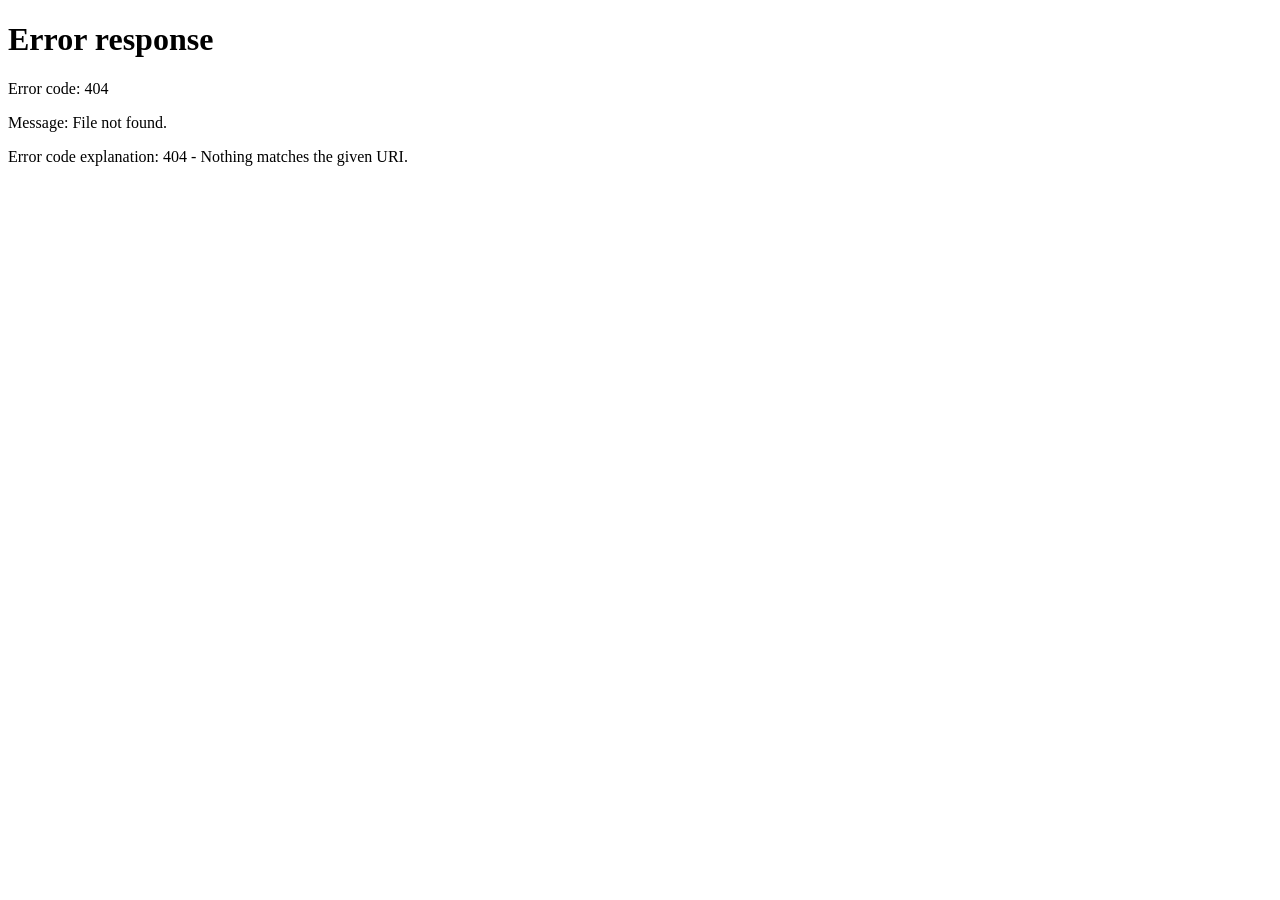
==== index.html @ 9f6aeb15 "feat: login page, Gemini pause, 30min exit, 13% profit cap, signal % PnL - Add premium login page (l" ====
<!DOCTYPE html>
<html lang="en">
<head>
  <meta charset="UTF-8">
  <meta name="viewport" content="width=device-width, initial-scale=1.0">
  <title>TradeSignals — Nifty &amp; BankNifty F&amp;O AI Advisor | India</title>
  <meta name="description" content="AI-powered Nifty 50 &amp; Bank Nifty F&amp;O options CALL/PUT signal advisor using live NSE data and Google Gemini. Free, real-time.">
  <link rel="preconnect" href="https://fonts.googleapis.com">
  <link rel="preconnect" href="https://fonts.gstatic.com" crossorigin>
  <link href="https://fonts.googleapis.com/css2?family=JetBrains+Mono:wght@400;500;600;700&family=Plus+Jakarta+Sans:wght@300;400;500;600;700;800&display=swap" rel="stylesheet">
  <link rel="stylesheet" href="style.css">
  <script>
    // ── Auth Guard: redirect to /login if not authenticated ──
    // Only run guard if NOT already on /login to prevent loops
    (function() {
      if (window.location.pathname === '/login') return;
      const authed = sessionStorage.getItem('fao_authed') === '1' ||
                     localStorage.getItem('fao_authed') === '1';
      if (!authed) { window.location.replace('/login'); }
    })();
  </script>
</head>
<body>

  <!-- ── Top Scrolling Market Marquee Ticker ───────────────────── -->
  <div class="ticker-wrap">
    <div class="ticker-move" id="tickerContainer">
      <div class="ticker-item"><span class="ticker-name">NIFTY 50</span><span class="ticker-price">₹23,813.30</span><span class="ticker-change neg">-1.01%</span></div>
      <div class="ticker-item"><span class="ticker-name">BANK NIFTY</span><span class="ticker-price">₹57,009.85</span><span class="ticker-change neg">-0.70%</span></div>
      <div class="ticker-item"><span class="ticker-name">SENSEX</span><span class="ticker-price">₹76,264.97</span><span class="ticker-change neg">-0.88%</span></div>
      <div class="ticker-item"><span class="ticker-name">INDIA VIX</span><span class="ticker-price">11.88</span><span class="ticker-change neg">-2.10%</span></div>
      <div class="ticker-item"><span class="ticker-name">CRUDE OIL 21 SEP</span><span class="ticker-price">₹8,627.00</span><span class="ticker-change pos">+1.07%</span></div>
      <div class="ticker-item"><span class="ticker-name">NATURAL GAS 25 SEP</span><span class="ticker-price">₹280.90</span><span class="ticker-change pos">+1.33%</span></div>
    </div>
  </div>

  <!-- ── Header ──────────────────────────────────────────────── -->
  <header>
    <div class="brand">
      <div class="brand-logo"><span style="font-size:1.1rem;font-weight:900;letter-spacing:-1px;">TS</span></div>
      <div>
        <div class="brand-name">TRADESIGNALS</div>
        <div class="brand-tagline">Nifty 50 &amp; Bank Nifty &bull; Powered by Google Gemini &bull; 100% Free</div>
      </div>
    </div>

    <div class="header-right">
      <div class="status-pill" id="marketStatusPill">
        <span class="pulse red" id="marketPulseDot"></span>
        <span id="marketStatusText">Checking...</span>
      </div>
      <div class="status-pill" id="geminiPill">
        <span class="pulse amber" id="geminiDot"></span>
        <span id="geminiText">Gemini AI: Checking...</span>
      </div>
      <button id="themeToggleBtn" onclick="toggleTheme()" title="Switch theme">
        <span class="theme-icon" id="themeIcon">🌙</span>
        <span id="themeLabel">Light</span>
      </button>
      <button class="btn btn-primary" id="btnRefreshAll">🔄 Refresh</button>
    </div>
  </header>

  <!-- ── Refresh Countdown Bar ───────────────────────────────── -->
  <div class="refresh-bar">
    <span>Live NSE data • AI by <strong>Google Gemini</strong> (free) • Auto-refreshes every 15s</span>
    <span>Next refresh in: <span class="countdown-text" id="countdownText">15s</span></span>
  </div>

  <!-- ── Main Dashboard Grid ─────────────────────────────────── -->
  <div class="app-grid">

    <!-- Disclaimer -->
    <div class="disclaimer">
      ⚠️ <strong>Risk Disclaimer:</strong> These AI signals are for educational/reference purposes only. F&O trading carries significant risk. Always apply your own judgment before placing trades on Groww. Never trade more than you can afford to lose.
    </div>

    <!-- ════════════════════════════════════════════
         SIGNAL CARDS — Nifty & BankNifty
    ════════════════════════════════════════════ -->
    <div class="signal-card">

      <!-- NIFTY Signal Box -->
      <div class="signal-box wait-box" id="niftySignalBox">
        <div class="signal-index-row">
          <span class="signal-index-name">📊 Nifty 50</span>
          <div style="text-align:right">
            <div class="signal-ltp" id="niftyLTP">₹ —</div>
            <span class="signal-change" id="niftyChange">—</span>
          </div>
        </div>

        <!-- Big Signal Badge -->
        <div class="signal-badge wait" id="niftyBadge">
          <span class="signal-emoji" id="niftyEmoji">⏳</span>
          <div>
            <div class="signal-main-text" id="niftySignalText">LOADING...</div>
            <div class="signal-sub" id="niftyStrikeText">Fetching signal...</div>
          </div>
        </div>

        <!-- Confidence Bar -->
        <div class="confidence-row">
          <span class="confidence-label">AI Confidence</span>
          <div class="confidence-bar">
            <div class="confidence-fill wait-fill" id="niftyConfBar" style="width:0%"></div>
          </div>
          <span class="confidence-pct" id="niftyConfPct" style="color:var(--wait)">—</span>
        </div>

        <!-- Trade Details -->
        <div class="trade-details" id="niftyTradeDetails">
          <div class="trade-stat">
            <div class="trade-stat-label">Strike</div>
            <div class="trade-stat-val" id="niftyStrikeVal">—</div>
          </div>
          <div class="trade-stat">
            <div class="trade-stat-label">Expiry</div>
            <div class="trade-stat-val" id="niftyExpiry" style="font-size:.8rem">—</div>
          </div>
          <div class="trade-stat">
            <div class="trade-stat-label">Entry Premium</div>
            <div class="trade-stat-val" id="niftyEntry">—</div>
          </div>
          <div class="trade-stat">
            <div class="trade-stat-label">Target Premium</div>
            <div class="trade-stat-val" id="niftyTarget">—</div>
          </div>
          <div class="trade-stat">
            <div class="trade-stat-label">Stop Loss</div>
            <div class="trade-stat-val" id="niftySL">—</div>
          </div>
          <div class="trade-stat">
            <div class="trade-stat-label">Lots @ ₹10K</div>
            <div class="trade-stat-val" id="niftyLots">—</div>
          </div>
        </div>

        <!-- AI Reasoning -->
        <div class="reasoning-box">
          <div class="reasoning-label">🤖 AI Reasoning</div>
          <div id="niftyReasoning">Waiting for analysis...</div>
        </div>

        <!-- Recommended Holding Time & Trade Execution Tab -->
        <div class="execution-card" id="niftyExecCard">
          <div class="exec-header">
            <span class="exec-icon">⏱️</span>
            <span class="exec-title">TRADE EXECUTION &amp; HOLDING GUIDE</span>
          </div>
          <div class="exec-body">
            <div class="exec-row">
              <span class="exec-label">🛒 Action Plan:</span>
              <span class="exec-val" id="niftyActionSummary">Wait for setup...</span>
            </div>
            <div class="exec-row">
              <span class="exec-label">⏱️ Holding Time:</span>
              <span class="exec-val" id="niftyHoldTime">0 Mins — Stay on Sidelines</span>
            </div>
            <div class="exec-row">
              <span class="exec-label">🎯 Target / Exit:</span>
              <span class="exec-val" id="niftyExitRule">Preserve capital</span>
            </div>
          </div>
        </div>

        <!-- Bias Score Meter -->
        <div>
          <div style="font-size:.72rem;color:var(--text-3);margin-bottom:4px;">Market Bias Score <span id="niftyBiasScore" style="color:var(--text-2);font-family:var(--mono)">—</span></div>
          <div class="bias-meter">
            <div class="bias-marker" id="niftyBiasMarker" style="left:50%"></div>
          </div>
          <div class="bias-labels"><span>Strong Bearish</span><span>Neutral</span><span>Strong Bullish</span></div>
        </div>
      </div>

      <!-- BANKNIFTY Signal Box -->
      <div class="signal-box wait-box" id="bankNiftySignalBox">
        <div class="signal-index-row">
          <span class="signal-index-name">🏦 Bank Nifty</span>
          <div style="text-align:right">
            <div class="signal-ltp" id="bankNiftyLTP">₹ —</div>
            <span class="signal-change" id="bankNiftyChange">—</span>
          </div>
        </div>

        <div class="signal-badge wait" id="bankNiftyBadge">
          <span class="signal-emoji" id="bankNiftyEmoji">⏳</span>
          <div>
            <div class="signal-main-text" id="bankNiftySignalText">LOADING...</div>
            <div class="signal-sub" id="bankNiftyStrikeText">Fetching signal...</div>
          </div>
        </div>

        <div class="confidence-row">
          <span class="confidence-label">AI Confidence</span>
          <div class="confidence-bar">
            <div class="confidence-fill wait-fill" id="bnConfBar" style="width:0%"></div>
          </div>
          <span class="confidence-pct" id="bnConfPct" style="color:var(--wait)">—</span>
        </div>

        <div class="trade-details" id="bnTradeDetails">
          <div class="trade-stat">
            <div class="trade-stat-label">Strike</div>
            <div class="trade-stat-val" id="bnStrikeVal">—</div>
          </div>
          <div class="trade-stat">
            <div class="trade-stat-label">Expiry</div>
            <div class="trade-stat-val" id="bnExpiry" style="font-size:.8rem">—</div>
          </div>
          <div class="trade-stat">
            <div class="trade-stat-label">Entry Premium</div>
            <div class="trade-stat-val" id="bnEntry">—</div>
          </div>
          <div class="trade-stat">
            <div class="trade-stat-label">Target Premium</div>
            <div class="trade-stat-val" id="bnTarget">—</div>
          </div>
          <div class="trade-stat">
            <div class="trade-stat-label">Stop Loss</div>
            <div class="trade-stat-val" id="bnSL">—</div>
          </div>
          <div class="trade-stat">
            <div class="trade-stat-label">Lots @ ₹10K</div>
            <div class="trade-stat-val" id="bnLots">—</div>
          </div>
        </div>

        <div class="reasoning-box">
          <div class="reasoning-label">🤖 AI Reasoning</div>
          <div id="bnReasoning">Waiting for analysis...</div>
        </div>

        <!-- Recommended Holding Time & Trade Execution Tab -->
        <div class="execution-card" id="bnExecCard">
          <div class="exec-header">
            <span class="exec-icon">⏱️</span>
            <span class="exec-title">TRADE EXECUTION &amp; HOLDING GUIDE</span>
          </div>
          <div class="exec-body">
            <div class="exec-row">
              <span class="exec-label">🛒 Action Plan:</span>
              <span class="exec-val" id="bnActionSummary">Wait for setup...</span>
            </div>
            <div class="exec-row">
              <span class="exec-label">⏱️ Holding Time:</span>
              <span class="exec-val" id="bnHoldTime">0 Mins — Stay on Sidelines</span>
            </div>
            <div class="exec-row">
              <span class="exec-label">🎯 Target / Exit:</span>
              <span class="exec-val" id="bnExitRule">Preserve capital</span>
            </div>
          </div>
        </div>

        <div>
          <div style="font-size:.72rem;color:var(--text-3);margin-bottom:4px;">Market Bias Score <span id="bnBiasScore" style="color:var(--text-2);font-family:var(--mono)">—</span></div>
          <div class="bias-meter">
            <div class="bias-marker" id="bnBiasMarker" style="left:50%"></div>
          </div>
          <div class="bias-labels"><span>Strong Bearish</span><span>Neutral</span><span>Strong Bullish</span></div>
        </div>
      </div>
    </div>

    <!-- ════════════════════════════════════════════
         NIFTY: Technicals + PCR
    ════════════════════════════════════════════ -->
    <div class="panel">
      <div class="panel-title">
        <div class="panel-title-left"><span>📈</span> Nifty 50 — Technicals &amp; PCR</div>
        <span style="font-size:.7rem;color:var(--text-3)" id="niftyDataSrc">—</span>
      </div>

      <!-- PCR Gauge -->
      <div style="margin-bottom:16px;">
        <div style="font-size:.75rem;color:var(--text-3);margin-bottom:4px;">Put-Call Ratio (PCR)</div>
        <div class="pcr-gauge-row">
          <div>
            <div class="pcr-value" id="niftyPCR">—</div>
            <div class="pcr-label" id="niftyPCRSignal">—</div>
          </div>
          <div class="pcr-bar-wrap">
            <div class="pcr-bar"><div class="pcr-fill" id="niftyPCRFill" style="width:50%"></div></div>
            <div class="pcr-zones">
              <span style="color:var(--put)">Bearish &lt;0.8</span>
              <span>Neutral 0.8-1.2</span>
              <span style="color:var(--call)">Bullish &gt;1.2</span>
            </div>
          </div>
        </div>
        <div style="font-size:.72rem;color:var(--text-3);margin-top:6px;">
          Max Pain: <span style="color:var(--text-1);font-family:var(--mono);font-weight:600" id="niftyMaxPain">—</span>
          &nbsp;|&nbsp; OI Range: <span style="color:var(--text-1);font-family:var(--mono);font-weight:600" id="niftyOIRange">—</span>
        </div>
      </div>

      <!-- Technical Indicators -->
      <div style="font-size:.75rem;color:var(--text-3);margin-bottom:8px;">Technical Indicators (5-min)</div>
      <div class="indicators-grid" id="niftyIndicators">
        <div class="ind-box"><div class="ind-name">RSI (14)</div><div class="ind-value skeleton" style="width:60%;margin:4px auto">—</div><div class="ind-sig neut skeleton">—</div></div>
        <div class="ind-box"><div class="ind-name">MACD</div><div class="ind-value skeleton" style="width:60%;margin:4px auto">—</div><div class="ind-sig neut skeleton">—</div></div>
        <div class="ind-box"><div class="ind-name">EMA Cross</div><div class="ind-value skeleton" style="width:60%;margin:4px auto">—</div><div class="ind-sig neut skeleton">—</div></div>
        <div class="ind-box"><div class="ind-name">Supertrend</div><div class="ind-value skeleton" style="width:60%;margin:4px auto">—</div><div class="ind-sig neut skeleton">—</div></div>
      </div>
    </div>

    <!-- ════════════════════════════════════════════
         BANKNIFTY: Technicals + PCR
    ════════════════════════════════════════════ -->
    <div class="panel">
      <div class="panel-title">
        <div class="panel-title-left"><span>🏦</span> Bank Nifty — Technicals &amp; PCR</div>
        <span style="font-size:.7rem;color:var(--text-3)" id="bnDataSrc">—</span>
      </div>

      <div style="margin-bottom:16px;">
        <div style="font-size:.75rem;color:var(--text-3);margin-bottom:4px;">Put-Call Ratio (PCR)</div>
        <div class="pcr-gauge-row">
          <div>
            <div class="pcr-value" id="bnPCR">—</div>
            <div class="pcr-label" id="bnPCRSignal">—</div>
          </div>
          <div class="pcr-bar-wrap">
            <div class="pcr-bar"><div class="pcr-fill" id="bnPCRFill" style="width:50%"></div></div>
            <div class="pcr-zones">
              <span style="color:var(--put)">Bearish &lt;0.8</span>
              <span>Neutral 0.8-1.2</span>
              <span style="color:var(--call)">Bullish &gt;1.2</span>
            </div>
          </div>
        </div>
        <div style="font-size:.72rem;color:var(--text-3);margin-top:6px;">
          Max Pain: <span style="color:var(--text-1);font-family:var(--mono);font-weight:600" id="bnMaxPain">—</span>
          &nbsp;|&nbsp; OI Range: <span style="color:var(--text-1);font-family:var(--mono);font-weight:600" id="bnOIRange">—</span>
        </div>
      </div>

      <div style="font-size:.75rem;color:var(--text-3);margin-bottom:8px;">Technical Indicators (5-min)</div>
      <div class="indicators-grid" id="bnIndicators">
        <div class="ind-box"><div class="ind-name">RSI (14)</div><div class="ind-value skeleton" style="width:60%;margin:4px auto">—</div></div>
        <div class="ind-box"><div class="ind-name">MACD</div><div class="ind-value skeleton" style="width:60%;margin:4px auto">—</div></div>
        <div class="ind-box"><div class="ind-name">EMA Cross</div><div class="ind-value skeleton" style="width:60%;margin:4px auto">—</div></div>
        <div class="ind-box"><div class="ind-name">Supertrend</div><div class="ind-value skeleton" style="width:60%;margin:4px auto">—</div></div>
      </div>
    </div>

    <!-- ════════════════════════════════════════════
         NIFTY Options Chain
    ════════════════════════════════════════════ -->
    <div class="panel">
      <div class="panel-title">
        <div class="panel-title-left"><span>🔢</span> Nifty 50 — Options Chain</div>
        <span style="font-size:.72rem;color:var(--accent)" id="niftyExpLabel">—</span>
      </div>
      <div class="chain-wrapper">
        <table class="chain-table">
          <thead>
            <tr>
              <th class="call-head" colspan="3">CALL (CE)</th>
              <th class="strike-head">STRIKE</th>
              <th class="put-head" colspan="3">PUT (PE)</th>
            </tr>
            <tr>
              <th class="call-head">OI</th>
              <th class="call-head">LTP</th>
              <th class="call-head">IV</th>
              <th class="strike-head">—</th>
              <th class="put-head">IV</th>
              <th class="put-head">LTP</th>
              <th class="put-head">OI</th>
            </tr>
          </thead>
          <tbody id="niftyChainBody">
            <tr><td colspan="7" style="text-align:center;color:var(--text-3);padding:20px;">Loading options chain...</td></tr>
          </tbody>
        </table>
      </div>
    </div>

    <!-- ════════════════════════════════════════════
         BANKNIFTY Options Chain
    ════════════════════════════════════════════ -->
    <div class="panel">
      <div class="panel-title">
        <div class="panel-title-left"><span>🔢</span> Bank Nifty — Options Chain</div>
        <span style="font-size:.72rem;color:var(--accent)" id="bnExpLabel">—</span>
      </div>
      <div class="chain-wrapper">
        <table class="chain-table">
          <thead>
            <tr>
              <th class="call-head" colspan="3">CALL (CE)</th>
              <th class="strike-head">STRIKE</th>
              <th class="put-head" colspan="3">PUT (PE)</th>
            </tr>
            <tr>
              <th class="call-head">OI</th>
              <th class="call-head">LTP</th>
              <th class="call-head">IV</th>
              <th class="strike-head">—</th>
              <th class="put-head">IV</th>
              <th class="put-head">LTP</th>
              <th class="put-head">OI</th>
            </tr>
          </thead>
          <tbody id="bnChainBody">
            <tr><td colspan="7" style="text-align:center;color:var(--text-3);padding:20px;">Loading options chain...</td></tr>
          </tbody>
        </table>
      </div>
    </div>

    <!-- ════════════════════════════════════════════
         Signal History
    ════════════════════════════════════════════ -->
    <div class="panel" style="grid-column: 1 / -1;">
      <div class="panel-title">
        <div class="panel-title-left"><span>📋</span> Signal History</div>
        <button class="btn btn-sm" id="btnClearHistory">Clear</button>
      </div>
      <div class="history-list" id="historyList">
        <div style="text-align:center;padding:20px;color:var(--text-3);">No signals yet — loading...</div>
      </div>
    </div>

    <!-- ════════════════════════════════════════════
         Gemini API Key Inspector & Monitoring Banner
    ════════════════════════════════════════════ -->
    <div class="panel gemini-inspector-banner">
      <div class="gemini-banner-left">
        <div class="gemini-banner-icon">⚡</div>
        <div class="gemini-banner-text">
          <div class="gemini-banner-heading">Gemini AI API Calls &amp; Reasoning Inspector</div>
          <div class="gemini-banner-sub">Monitor live questions, input prompts sent to Gemini, and exact answers received from your API key in real-time.</div>
        </div>
      </div>
      <div class="gemini-banner-action" style="display:flex;align-items:center;gap:10px;flex-wrap:wrap;">
        <a href="gemini_monitor.html" id="btnCheckGeminiCalls" class="btn btn-primary" target="_blank">
          <span>🔍</span> Check gemini api key calls
        </a>
        <button id="btnGeminiPause"
          onclick="toggleGeminiPause()"
          style="display:inline-flex;align-items:center;gap:7px;padding:9px 16px;border-radius:10px;
                 font-size:.82rem;font-weight:700;cursor:pointer;border:2px solid;
                 background:rgba(239,68,68,0.12);border-color:rgba(239,68,68,0.55);color:#ef4444;
                 transition:all .25s ease;"
          title="Stop or resume Gemini API calls to save tokens">
          <span id="geminiPauseIcon">⏸️</span>
          <span id="geminiPauseLabel">Stop Gemini API</span>
        </button>
      </div>
      <script>
        // ── Gemini Pause Toggle (inline, runs before DOMContentLoaded) ──
        (async function initGeminiPauseBtn() {
          try {
            const r = await fetch('/api/gemini-status');
            const d = await r.json();
            _applyGeminiPauseState(d.paused === true);
          } catch(e) { /* ignore */ }
        })();

        async function toggleGeminiPause() {
          const btn = document.getElementById('btnGeminiPause');
          btn.disabled = true;
          try {
            const r = await fetch('/api/gemini-pause', { method: 'POST' });
            const d = await r.json();
            _applyGeminiPauseState(d.paused === true);
          } catch(e) {
            alert('Could not reach server: ' + e);
          } finally {
            btn.disabled = false;
          }
        }

        function _applyGeminiPauseState(paused) {
          const btn   = document.getElementById('btnGeminiPause');
          const icon  = document.getElementById('geminiPauseIcon');
          const label = document.getElementById('geminiPauseLabel');
          if (!btn) return;
          if (paused) {
            btn.style.background    = 'rgba(16,185,129,0.15)';
            btn.style.borderColor   = 'rgba(16,185,129,0.55)';
            btn.style.color         = '#10b981';
            icon.textContent        = '▶️';
            label.textContent       = 'Resume Gemini API';
            btn.title               = 'Gemini API is paused — click to resume and send signals to AI';
          } else {
            btn.style.background    = 'rgba(239,68,68,0.12)';
            btn.style.borderColor   = 'rgba(239,68,68,0.55)';
            btn.style.color         = '#ef4444';
            icon.textContent        = '⏸️';
            label.textContent       = 'Stop Gemini API';
            btn.title               = 'Stop sending to Gemini API to save tokens';
          }
        }
      </script>
    </div>

  </div>

  <!-- ── Footer ───────────────────────────────────────────── -->
  <footer class="app-footer">
    <div class="footer-dev">
      Developed by <span>Abhishek Raibagi</span> &nbsp;&mdash;&nbsp; GenAI / Data Engineer
    </div>
    <div>
      <strong>F&amp;O AI Signal Advisor</strong> &mdash; NSE India live data &bull; Google Gemini AI &bull; 100% Free &amp; Private
    </div>
    <div style="margin-top:6px">
      <span style="color:#ef4444;">⚠ For educational use only. Not SEBI registered advice. Always trade with your own judgment.</span>
    </div>
    <div style="margin-top:10px">
      <button onclick="logoutUser()" style="
        display:inline-flex;align-items:center;gap:6px;
        padding:7px 16px;border-radius:8px;border:1px solid rgba(239,68,68,0.4);
        background:rgba(239,68,68,0.1);color:#ef4444;
        font-size:.78rem;font-weight:700;cursor:pointer;
        transition:background .2s,transform .15s;font-family:inherit;">
        🚪 Logout — Abhishek
      </button>
    </div>
  </footer>
  <script>
    function logoutUser() {
      sessionStorage.removeItem('fao_authed');
      localStorage.removeItem('fao_authed');
      window.location.href = '/logout';
    }
  </script>

  <script src="app.js"></script>
</body>
</html>
---- style.css ----
/* ═══════════════════════════════════════════════════════════════
   Indian F&O AI Signal Advisor — Design System
   Dark Mode • Glassmorphism • NSE Green / Red Theme
   ═══════════════════════════════════════════════════════════════ */
@import url('https://fonts.googleapis.com/css2?family=Plus+Jakarta+Sans:wght@300;400;500;600;700;800&family=JetBrains+Mono:wght@400;500;600;700&display=swap');

/* ─── Design Tokens ──────────────────────────────────────────── */
:root {
  --bg:            #070b12;
  --bg-panel:      rgba(14, 20, 32, 0.8);
  --bg-card:       rgba(18, 26, 42, 0.75);
  --bg-card-hover: rgba(24, 34, 55, 0.9);
  --border:        rgba(255,255,255,0.07);
  --border-hi:     rgba(99,178,255,0.3);

  --text-1: #eef2ff;
  --text-2: #94a3b8;
  --text-3: #64748b;

  --call: #00e676;         /* Green = BUY CALL */
  --call-glow: rgba(0,230,118,0.2);
  --call-dim:  rgba(0,230,118,0.12);
  --put:  #ff5252;         /* Red  = BUY PUT  */
  --put-glow:  rgba(255,82,82,0.2);
  --put-dim:   rgba(255,82,82,0.12);
  --wait: #f59e0b;         /* Amber = WAIT    */
  --wait-glow: rgba(245,158,11,0.2);

  --accent:   #6366f1;
  --accent-2: #8b5cf6;
  --cyan:     #06b6d4;
  --nse-saffron: #ff9933;

  --font:  'Plus Jakarta Sans', sans-serif;
  --mono:  'JetBrains Mono', monospace;

  --radius:    16px;
  --radius-sm: 10px;
  --radius-xs: 6px;
  --shadow: 0 8px 32px rgba(0,0,0,0.4);
}

/* ─── Light Mode (Groww-inspired) ──────────────────────────────
   Clean white background, #0d0d0d text, teal accent (#00b386)
   matching Groww's professional trading UI aesthetic.           */
body.light {
  --bg:            #f0f2f5;
  --bg-panel:      rgba(255,255,255,0.95);
  --bg-card:       rgba(255,255,255,0.98);
  --bg-card-hover: rgba(248,250,252,1);
  --border:        rgba(0,0,0,0.09);
  --border-hi:     rgba(0,179,134,0.4);

  --text-1: #0d0d0d;
  --text-2: #4b5563;
  --text-3: #9ca3af;

  --call: #00b386;         /* Groww green */
  --call-glow: rgba(0,179,134,0.15);
  --call-dim:  rgba(0,179,134,0.08);
  --put:  #e03131;
  --put-glow:  rgba(224,49,49,0.15);
  --put-dim:   rgba(224,49,49,0.08);
  --wait: #e67700;
  --wait-glow: rgba(230,119,0,0.15);

  --accent:   #00b386;
  --accent-2: #087f5b;
  --shadow: 0 4px 20px rgba(0,0,0,0.08);
}

body.light {
  background: var(--bg);
  background-image:
    radial-gradient(at 0% 0%,   rgba(0,179,134,0.04) 0px, transparent 55%),
    radial-gradient(at 100% 0%, rgba(0,179,134,0.03) 0px, transparent 45%);
  color: var(--text-1);
}

/* Light mode header */
body.light header {
  background: rgba(255,255,255,0.97);
  border-bottom: 1px solid rgba(0,0,0,0.09);
  box-shadow: 0 1px 8px rgba(0,0,0,0.06);
}

/* Light mode ticker bar */
body.light .ticker-wrap {
  background: #fff;
  border-bottom: 1px solid rgba(0,0,0,0.08);
}
body.light .ticker-name  { color: #4b5563; }
body.light .ticker-price { color: #0d0d0d; }

/* Light mode refresh bar */
body.light .refresh-bar {
  background: rgba(0,179,134,0.07);
  border-bottom: 1px solid rgba(0,179,134,0.18);
  color: #374151;
}

/* Light mode brand */
body.light .brand-name {
  background: linear-gradient(90deg, #0d0d0d 0%, #374151 100%);
  -webkit-background-clip: text;
  -webkit-text-fill-color: transparent;
}

/* Light mode panels */
body.light .panel {
  background: var(--bg-card);
  border: 1px solid var(--border);
  box-shadow: 0 2px 12px rgba(0,0,0,0.06);
}
body.light .panel-title { border-bottom: 1px solid rgba(0,0,0,0.07); }

/* Light mode signal cards */
body.light .signal-card { background: var(--bg-card); border: 1px solid var(--border); }

/* Light mode buttons */
body.light .btn {
  background: #fff;
  border: 1px solid rgba(0,0,0,0.12);
  color: #0d0d0d;
}
body.light .btn:hover { background: #f8fafc; }
body.light .btn-primary {
  background: linear-gradient(135deg, #00b386, #087f5b);
  color: #fff;
  border: none;
  box-shadow: 0 4px 14px rgba(0,179,134,0.35);
}
body.light .btn-primary:hover { box-shadow: 0 6px 20px rgba(0,179,134,0.5); }

/* Light mode status pills */
body.light .status-pill.market-open  { background:rgba(0,179,134,0.1); border-color:rgba(0,179,134,0.3); }
body.light .status-pill.market-closed{ background:rgba(224,49,49,0.08); border-color:rgba(224,49,49,0.25); }
body.light .status-pill.gemini-on    { background:rgba(0,179,134,0.1); border-color:rgba(0,179,134,0.3); color:var(--accent); }

/* Light mode history, indicators, misc text */
body.light .history-item { border-bottom:1px solid rgba(0,0,0,0.06); }
body.light ::-webkit-scrollbar-thumb { background: rgba(0,0,0,0.15); }

/* ─── Theme Toggle Button ────────────────────────────────────── */
#themeToggleBtn {
  display: inline-flex;
  align-items: center;
  gap: 7px;
  padding: 7px 15px;
  border-radius: 20px;
  border: 1px solid var(--border);
  background: var(--bg-card);
  color: var(--text-1);
  font-family: var(--font);
  font-size: 0.8rem;
  font-weight: 700;
  cursor: pointer;
  transition: all .25s ease;
  letter-spacing: 0.3px;
  white-space: nowrap;
}
#themeToggleBtn:hover {
  border-color: var(--border-hi);
  transform: translateY(-1px);
  box-shadow: 0 4px 12px rgba(0,0,0,0.2);
}
body.light #themeToggleBtn {
  background: #fff;
  border-color: rgba(0,0,0,0.12);
  color: #0d0d0d;
  box-shadow: 0 2px 8px rgba(0,0,0,0.07);
}
body.light #themeToggleBtn:hover {
  background: #f8fafc;
  box-shadow: 0 4px 12px rgba(0,0,0,0.12);
}
#themeToggleBtn .theme-icon { font-size: 1rem; transition: transform .35s ease; }
#themeToggleBtn:hover .theme-icon { transform: rotate(20deg); }

/* ─── Footer ─────────────────────────────────────────────────── */
.app-footer {
  margin-top: auto;
  padding: 20px 24px;
  border-top: 1px solid var(--border);
  background: var(--bg-panel);
  text-align: center;
  font-size: 0.78rem;
  color: var(--text-3);
  line-height: 1.7;
  width: 100%;
  max-width: 100%;
  box-sizing: border-box;
  word-break: break-word;
}
.app-footer .footer-dev {
  font-weight: 700;
  color: var(--text-2);
  font-size: 0.82rem;
  margin-bottom: 4px;
}
.app-footer .footer-dev span {
  color: var(--accent);
}
body.light .app-footer {
  background: #fff;
  border-top: 1px solid rgba(0,0,0,0.08);
}


*, *::before, *::after { margin:0; padding:0; box-sizing:border-box; }

html {
  scroll-behavior: smooth;
  width: 100%;
  max-width: 100%;
  overflow-x: hidden;
}

body {
  font-family: var(--font);
  background: var(--bg);
  background-image:
    radial-gradient(at 0% 0%,   rgba(99,102,241,0.1) 0px, transparent 55%),
    radial-gradient(at 100% 0%, rgba(255,153,51,0.06) 0px, transparent 45%),
    radial-gradient(at 50% 100%,rgba(6,182,212,0.06)  0px, transparent 55%);
  color: var(--text-1);
  min-height: 100vh;
  display: flex;
  flex-direction: column;
  overflow-x: hidden;
  width: 100%;
  max-width: 100%;
  position: relative;
}

/* ─── Top Marquee Ticker ─────────────────────────────────────── */
.ticker-wrap {
  width: 100%;
  max-width: 100%;
  box-sizing: border-box;
  background: #060911;
  border-bottom: 1px solid var(--border);
  overflow: hidden;
  height: 36px;
  display: flex;
  align-items: center;
  position: relative;
}
.ticker-move {
  display: flex;
  align-items: center;
  gap: 28px;
  white-space: nowrap;
  animation: marquee 20s linear infinite;
  will-change: transform;
}
.ticker-move:hover { animation-play-state: paused; }

@keyframes marquee {
  0%   { transform: translateX(0); }
  100% { transform: translateX(-50%); }
}

.ticker-item {
  display: inline-flex;
  align-items: center;
  gap: 7px;
  font-size: 0.76rem;
  font-family: var(--mono);
}
.ticker-name { color: #94a3b8; font-weight: 600; letter-spacing: 0.5px; }
.ticker-price { color: #ffffff; font-weight: 700; }
.ticker-change { font-size: 0.7rem; font-weight: 700; padding: 1px 5px; border-radius: 3px; }
.ticker-change.pos { background: rgba(0,230,118,0.15); color: var(--call); }
.ticker-change.neg { background: rgba(255,82,82,0.15);  color: var(--put);  }

/* ─── Header ─────────────────────────────────────────────────── */
header {
  display: flex;
  align-items: center;
  justify-content: space-between;
  flex-wrap: wrap;
  gap: 12px;
  padding: 14px 24px;
  background: rgba(10,15,24,0.85);
  backdrop-filter: blur(16px);
  border-bottom: 1px solid var(--border);
  position: sticky;
  top: 0;
  z-index: 100;
  width: 100%;
  max-width: 100%;
  box-sizing: border-box;
}

.brand {
  display: flex;
  align-items: center;
  gap: 14px;
}

.brand-logo {
  width: 42px; height: 42px;
  background: linear-gradient(135deg, #6366f1, #8b5cf6);
  border-radius: 12px;
  display: flex;
  align-items: center;
  justify-content: center;
  color: #fff;
  box-shadow: 0 0 18px rgba(99,102,241,0.45);
  flex-shrink: 0;
}

.brand-name {
  font-size: 1.15rem;
  font-weight: 800;
  background: linear-gradient(90deg, #fff 0%, #94a3b8 100%);
  -webkit-background-clip: text;
  -webkit-text-fill-color: transparent;
  line-height: 1.2;
}

.brand-tagline {
  font-size: 0.7rem;
  color: var(--text-3);
  text-transform: uppercase;
  letter-spacing: 1.5px;
  margin-top: 2px;
}

.header-right {
  display: flex;
  align-items: center;
  gap: 12px;
  flex-wrap: wrap;
}

/* Status badges */
.status-pill {
  display: inline-flex;
  align-items: center;
  gap: 6px;
  padding: 5px 12px;
  border-radius: 20px;
  font-size: 0.72rem;
  font-weight: 700;
  letter-spacing: 0.5px;
}
.status-pill.market-open  { background:rgba(0,230,118,0.12); color:var(--call); border:1px solid rgba(0,230,118,0.3); }
.status-pill.market-closed{ background:rgba(255,82,82,0.1);  color:var(--put);  border:1px solid rgba(255,82,82,0.25);}
.status-pill.gemini-on    { background:rgba(99,102,241,0.12);color:var(--accent);border:1px solid rgba(99,102,241,0.3);} 
.status-pill.gemini-off   { background:rgba(245,158,11,0.12);color:var(--wait); border:1px solid rgba(245,158,11,0.3);} 

.pulse { width:7px;height:7px;border-radius:50%;animation:pulse 1.5s ease infinite; }
.pulse.green{ background:var(--call); box-shadow:0 0 6px var(--call); }
.pulse.red  { background:var(--put);  box-shadow:0 0 6px var(--put);  }
.pulse.indigo{background:var(--accent);box-shadow:0 0 6px var(--accent);}
.pulse.amber{ background:var(--wait); box-shadow:0 0 6px var(--wait); }
@keyframes pulse { 0%,100%{opacity:.4} 50%{opacity:1} }

.btn {
  display: inline-flex;
  align-items: center;
  gap: 7px;
  padding: 8px 16px;
  border-radius: var(--radius-sm);
  border: 1px solid var(--border);
  background: var(--bg-card);
  color: var(--text-1);
  font-family: var(--font);
  font-size: 0.82rem;
  font-weight: 600;
  cursor: pointer;
  transition: all .22s;
}
.btn:hover { background:var(--bg-card-hover); border-color:var(--border-hi); transform:translateY(-1px); }
.btn-primary { background:linear-gradient(135deg,var(--accent),var(--accent-2)); border:none; box-shadow:0 4px 14px rgba(99,102,241,.4); }
.btn-primary:hover { box-shadow:0 6px 20px rgba(99,102,241,.6); }
.btn-sm { padding:5px 10px; font-size:0.75rem; }

/* ─── Countdown / Refresh Bar ────────────────────────────────── */
.refresh-bar {
  background: rgba(10,15,24,0.6);
  border-bottom: 1px solid var(--border);
  padding: 6px 24px;
  display: flex;
  align-items: center;
  justify-content: space-between;
  font-size: 0.75rem;
  color: var(--text-3);
  width: 100%;
  max-width: 100%;
  box-sizing: border-box;
}
.refresh-bar .countdown-text { color:var(--cyan); font-family:var(--mono); font-weight:600; }

/* ─── Main Layout ────────────────────────────────────────────── */
.app-grid {
  display: grid;
  grid-template-columns: minmax(0, 1fr) minmax(0, 1fr);
  grid-template-rows: auto auto auto;
  gap: 20px;
  padding: 20px 24px;
  flex: 1;
  width: 100%;
  max-width: 100%;
  box-sizing: border-box;
  overflow-x: hidden;
}

@media (max-width: 1050px) { .app-grid { grid-template-columns: minmax(0, 1fr); } }

/* ─── Signal Card (main hero element) ───────────────────────── */
.signal-card {
  grid-column: 1 / -1;
  display: grid;
  grid-template-columns: minmax(0, 1fr) minmax(0, 1fr);
  gap: 16px;
  width: 100%;
  max-width: 100%;
  box-sizing: border-box;
  min-width: 0;
}

.signal-box {
  background: var(--bg-card);
  backdrop-filter: blur(20px);
  border: 1px solid var(--border);
  border-radius: var(--radius);
  padding: 24px;
  box-shadow: var(--shadow);
  display: flex;
  flex-direction: column;
  gap: 14px;
  transition: border-color .3s;
  position: relative;
  overflow: hidden;
  min-width: 0;   /* prevent grid/flex child overflow */
  word-break: break-word;
}
.signal-box::before {
  content: '';
  position: absolute;
  top: 0; left: 0; right: 0; height: 3px;
}

/* ─── Reasoning Box ─────────────────────────────────────────── */
.reasoning-box {
  background: rgba(15, 23, 42, 0.6);
  border: 1px solid rgba(255, 255, 255, 0.08);
  border-radius: 8px;
  padding: 12px 14px;
}
.reasoning-label {
  font-size: 0.72rem;
  font-weight: 700;
  color: var(--cyan);
  text-transform: uppercase;
  letter-spacing: 0.8px;
  margin-bottom: 6px;
}
#niftyReasoning, #bnReasoning {
  font-size: 0.82rem;
  line-height: 1.55;
  color: #cbd5e1;
  white-space: pre-wrap;
}

/* ─── Trade Execution & Holding Guide Card ──────────────────── */
.execution-card {
  background: rgba(15, 23, 42, 0.8);
  border: 1px solid rgba(56, 189, 248, 0.25);
  border-radius: 8px;
  padding: 12px 14px;
}
.exec-header {
  display: flex;
  align-items: center;
  gap: 6px;
  margin-bottom: 8px;
}
.exec-title {
  font-size: 0.72rem;
  font-weight: 800;
  color: var(--cyan);
  letter-spacing: 0.8px;
}
.exec-body {
  display: flex;
  flex-direction: column;
  gap: 6px;
}
.exec-row {
  display: flex;
  align-items: baseline;
  gap: 8px;
  font-size: 0.78rem;
}
.exec-label {
  color: var(--text-3);
  font-weight: 600;
  min-width: 95px;
}
.exec-val {
  color: #ffffff;
  font-weight: 700;
}
.exec-val.pos { color: var(--call); }
.exec-val.neg { color: var(--put); }

/* ─── Light mode: fix AI Reasoning & Execution card text ─────── */
body.light .reasoning-box {
  background: rgba(241,245,249,0.9);
  border: 1px solid rgba(0,0,0,0.1);
}
body.light .reasoning-label {
  color: #0369a1;
}
body.light #niftyReasoning,
body.light #bnReasoning {
  color: #1e293b;
}
body.light .execution-card {
  background: rgba(241,245,249,0.95);
  border: 1px solid rgba(0,179,134,0.25);
}
body.light .exec-title {
  color: #087f5b;
}
body.light .exec-val {
  color: #0d0d0d;
}
body.light .exec-label {
  color: #4b5563;
}

.signal-box.call-box::before { background: linear-gradient(90deg, var(--call), #00bfa5); }
.signal-box.put-box::before  { background: linear-gradient(90deg, var(--put),  #ff1744); }
.signal-box.wait-box::before { background: linear-gradient(90deg, var(--wait), #f97316); }

/* Index name & price */
.signal-index-row {
  display: flex;
  align-items: center;
  justify-content: space-between;
}
.signal-index-name {
  font-size: 0.85rem;
  font-weight: 700;
  color: var(--text-2);
  text-transform: uppercase;
  letter-spacing: 1px;
}
.signal-ltp {
  font-family: var(--mono);
  font-size: 1.5rem;
  font-weight: 700;
  word-break: break-all; /* prevent LTP overflowing on small screens */
}
.signal-change {
  font-family: var(--mono);
  font-size: 0.82rem;
  font-weight: 600;
  padding: 3px 8px;
  border-radius: var(--radius-xs);
}
.signal-change.pos { background:var(--call-dim); color:var(--call); }
.signal-change.neg { background:var(--put-dim);  color:var(--put);  }

/* Big CALL/PUT badge */
.signal-badge {
  display: flex;
  align-items: center;
  gap: 12px;
  padding: 16px;
  border-radius: var(--radius-sm);
}
.signal-badge.call { background: var(--call-dim); border: 1.5px solid rgba(0,230,118,0.4); box-shadow: 0 0 24px var(--call-glow); }
.signal-badge.put  { background: var(--put-dim);  border: 1.5px solid rgba(255,82,82,0.4);  box-shadow: 0 0 24px var(--put-glow);  }
.signal-badge.wait { background: var(--wait-glow); border: 1.5px solid rgba(245,158,11,0.3); }

.signal-emoji { font-size: 2rem; }
.signal-main-text { font-size: 1.6rem; font-weight: 800; letter-spacing: 1px; }
.signal-badge.call .signal-main-text { color: var(--call); }
.signal-badge.put  .signal-main-text { color: var(--put);  }
.signal-badge.wait .signal-main-text { color: var(--wait); }

.signal-sub { font-size: 0.78rem; color: var(--text-2); margin-top: 2px; }

/* Confidence meter */
.confidence-row { display:flex; align-items:center; gap:10px; }
.confidence-label { font-size:.75rem; color:var(--text-3); white-space:nowrap; }
.confidence-bar {
  flex: 1;
  height: 6px;
  background: rgba(255,255,255,0.08);
  border-radius: 3px;
  overflow: hidden;
}
.confidence-fill {
  height: 100%;
  border-radius: 3px;
  transition: width .6s ease;
}
.confidence-fill.call-fill { background: linear-gradient(90deg, #00c853, var(--call)); box-shadow: 0 0 6px var(--call); }
.confidence-fill.put-fill  { background: linear-gradient(90deg, #d32f2f, var(--put));  box-shadow: 0 0 6px var(--put);  }
.confidence-fill.wait-fill { background: linear-gradient(90deg, #e65100, var(--wait)); }
.confidence-pct { font-family:var(--mono); font-size:.8rem; font-weight:700; white-space:nowrap; }

/* Trade details grid */
.trade-details {
  display: grid;
  grid-template-columns: 1fr 1fr;
  gap: 8px;
}
.trade-stat {
  background: rgba(255,255,255,0.03);
  border: 1px solid var(--border);
  border-radius: var(--radius-xs);
  padding: 8px 10px;
}
.trade-stat-label { font-size:.68rem; color:var(--text-3); text-transform:uppercase; letter-spacing:.5px; }
.trade-stat-val { font-family:var(--mono); font-size:.95rem; font-weight:700; margin-top:2px; }
.trade-stat-val.call-val { color:var(--call); }
.trade-stat-val.put-val  { color:var(--put); }

/* AI Reasoning Box */
.reasoning-box {
  background: rgba(99,102,241,0.06);
  border: 1px solid rgba(99,102,241,0.2);
  border-radius: var(--radius-xs);
  padding: 12px;
  font-size: .8rem;
  color: var(--text-2);
  line-height: 1.6;
}
.reasoning-box .reasoning-label {
  font-size:.68rem; font-weight:700; color:var(--accent);
  text-transform:uppercase; letter-spacing:1px; margin-bottom:6px;
  display:flex; align-items:center; gap:5px;
}

/* ─── Chart & Indicators Panel ───────────────────────────────── */
.panel {
  background: var(--bg-card);
  backdrop-filter: blur(16px);
  border: 1px solid var(--border);
  border-radius: var(--radius);
  padding: 20px;
  box-shadow: var(--shadow);
  min-width: 0;
  max-width: 100%;
  box-sizing: border-box;
  overflow: hidden;
}

.panel-title {
  display: flex;
  align-items: center;
  justify-content: space-between;
  margin-bottom: 16px;
  font-size: .9rem;
  font-weight: 700;
}
.panel-title-left { display:flex; align-items:center; gap:8px; }

/* ─── Bias Score Meter ───────────────────────────────────────── */
.bias-meter {
  position: relative;
  height: 10px;
  background: linear-gradient(90deg, var(--put) 0%, rgba(255,255,255,0.1) 50%, var(--call) 100%);
  border-radius: 5px;
  margin: 8px 0;
}
.bias-marker {
  position: absolute;
  top: 50%;
  transform: translate(-50%, -50%);
  width: 16px; height: 16px;
  background: #fff;
  border-radius: 50%;
  box-shadow: 0 0 8px rgba(255,255,255,0.5);
  transition: left .5s ease;
}
.bias-labels {
  display: flex;
  justify-content: space-between;
  font-size: .65rem;
  color: var(--text-3);
  margin-top: 4px;
}

/* ─── Technical Indicators Grid ──────────────────────────────── */
.indicators-grid {
  display: grid;
  grid-template-columns: repeat(auto-fit, minmax(110px, 1fr));
  gap: 8px;
  margin-top: 12px;
}
.ind-box {
  background: rgba(255,255,255,0.03);
  border: 1px solid var(--border);
  border-radius: var(--radius-xs);
  padding: 10px;
  text-align: center;
}
.ind-name  { font-size:.65rem; color:var(--text-3); text-transform:uppercase; letter-spacing:.5px; }
.ind-value { font-family:var(--mono); font-size:1rem; font-weight:700; margin:4px 0; }
.ind-sig   { font-size:.7rem; font-weight:700; padding:2px 6px; border-radius:4px; display:inline-block; }
.ind-sig.bull { background:var(--call-dim); color:var(--call); }
.ind-sig.bear { background:var(--put-dim);  color:var(--put);  }
.ind-sig.neut { background:rgba(255,255,255,0.05); color:var(--text-2); }
.ind-sig.ambe { background:rgba(245,158,11,.15); color:var(--wait); }

/* ─── Options Chain Table ────────────────────────────────────── */
.chain-wrapper {
  overflow-x: auto;
  width: 100%;
  max-width: 100%;
  -webkit-overflow-scrolling: touch;
  box-sizing: border-box;
}
.chain-table {
  width: 100%;
  border-collapse: collapse;
  font-size: .78rem;
  font-family: var(--mono);
}
.chain-table th {
  padding: 8px 6px;
  color: var(--text-3);
  font-weight: 600;
  border-bottom: 1px solid var(--border);
  white-space: nowrap;
  text-align: center;
}
.chain-table th.call-head { color: var(--call); text-align:right; }
.chain-table th.put-head  { color: var(--put);  text-align:left; }
.chain-table th.strike-head { text-align:center; }

.chain-table td {
  padding: 7px 6px;
  border-bottom: 1px solid rgba(255,255,255,0.03);
  text-align: center;
  white-space: nowrap;
}
.chain-table tr.atm-row { background:rgba(255,255,255,0.05); }
.chain-table tr.atm-row td.strike-cell {
  color:#fff;
  font-weight:700;
  background:rgba(99,102,241,0.15);
  border-radius:4px;
}
.call-td { text-align:right; color:rgba(255,255,255,0.8); }
.put-td  { text-align:left;  color:rgba(255,255,255,0.8); }
.call-ltp-td { color:var(--call); font-weight:600; text-align:right; }
.put-ltp-td  { color:var(--put);  font-weight:600; text-align:left; }

/* OI bar within table cell */
.oi-bar-wrap { display:flex; align-items:center; gap:4px; }
.oi-bar { height:4px; border-radius:2px; min-width:2px; }
.oi-bar.call-bar { background:var(--call); }
.oi-bar.put-bar  { background:var(--put);  }

/* ─── PCR Gauge ──────────────────────────────────────────────── */
.pcr-gauge-row {
  display: flex;
  align-items: center;
  gap: 16px;
  margin-top: 12px;
  min-width: 0;
  max-width: 100%;
}
.pcr-value {
  font-family: var(--mono);
  font-size: 2rem;
  font-weight: 800;
}
.pcr-label { font-size:.7rem; color:var(--text-3); margin-top:2px; }
.pcr-bar-wrap { flex:1; min-width: 0; }
.pcr-bar {
  height: 10px;
  background: rgba(255,255,255,0.08);
  border-radius: 5px;
  overflow: hidden;
}
.pcr-fill {
  height: 100%;
  border-radius: 5px;
  transition: width .5s ease, background .5s ease;
}
.pcr-zones {
  display:flex;
  justify-content:space-between;
  font-size:.6rem;
  color:var(--text-3);
  margin-top:3px;
}

/* ─── Signal History ─────────────────────────────────────────── */
.history-list { display:flex; flex-direction:column; gap:8px; max-height:280px; overflow-y:auto; }
.history-item {
  display:flex;
  align-items:center;
  gap:10px;
  padding:9px 12px;
  border-radius:var(--radius-xs);
  border:1px solid var(--border);
  background:rgba(255,255,255,0.02);
  font-size:.78rem;
}
.history-badge {
  font-size:.7rem; font-weight:800; padding:3px 8px; border-radius:4px; white-space:nowrap;
}
.history-badge.call{ background:var(--call-dim); color:var(--call); }
.history-badge.put { background:var(--put-dim);  color:var(--put); }
.history-badge.wait{ background:rgba(245,158,11,.15); color:var(--wait); }
.history-time { color:var(--text-3); font-family:var(--mono); white-space:nowrap; }
.history-detail { color:var(--text-2); flex:1; overflow:hidden; text-overflow:ellipsis; white-space:nowrap; }

/* ─── Gemini Inspector Banner ────────────────────────────────── */
.gemini-inspector-banner {
  grid-column: 1 / -1;
  background: linear-gradient(135deg, rgba(99,102,241,0.12), rgba(168,85,247,0.08));
  border: 1px solid rgba(99,102,241,0.3);
  padding: 20px 24px;
  display: flex;
  flex-wrap: wrap;
  align-items: center;
  justify-content: space-between;
  gap: 16px;
  border-radius: var(--radius);
  min-width: 0;
  max-width: 100%;
  box-sizing: border-box;
}
.gemini-banner-left {
  display: flex;
  align-items: center;
  gap: 16px;
  min-width: 0;
  flex: 1;
}
.gemini-banner-icon {
  font-size: 2rem;
  background: rgba(99,102,241,0.2);
  width: 50px;
  height: 50px;
  border-radius: 12px;
  display: flex;
  align-items: center;
  justify-content: center;
  border: 1px solid rgba(99,102,241,0.4);
  flex-shrink: 0;
}
.gemini-banner-heading {
  font-size: 1.05rem;
  font-weight: 800;
  color: var(--text-1);
  letter-spacing: -0.01em;
}
.gemini-banner-sub {
  font-size: 0.8rem;
  color: var(--text-2);
  margin-top: 3px;
  line-height: 1.4;
}
.gemini-banner-action .btn {
  text-decoration: none;
  padding: 12px 22px;
  font-size: 0.9rem;
  font-weight: 700;
  display: inline-flex;
  align-items: center;
  gap: 8px;
  box-shadow: 0 4px 20px rgba(99,102,241,0.35);
  cursor: pointer;
  white-space: nowrap;
}
body.light .gemini-inspector-banner {
  background: linear-gradient(135deg, rgba(0,179,134,0.08), rgba(99,102,241,0.06));
  border-color: rgba(0,179,134,0.3);
}
body.light .gemini-banner-heading { color: #0d0d0d; }
body.light .gemini-banner-sub { color: #4b5563; }

/* ─── Footer ─────────────────────────────────────────────────── */
footer {
  text-align:center;
  padding:14px 24px;
  font-size:.72rem;
  color:var(--text-3);
  border-top:1px solid var(--border);
  background:rgba(7,11,18,0.8);
  width: 100%;
  max-width: 100%;
  box-sizing: border-box;
}
footer strong { color:var(--nse-saffron); }

/* ─── Scrollbar ──────────────────────────────────────────────── */
::-webkit-scrollbar { width:5px; height:5px; }
::-webkit-scrollbar-track { background:transparent; }
::-webkit-scrollbar-thumb { background:rgba(255,255,255,0.12); border-radius:3px; }
::-webkit-scrollbar-thumb:hover { background:rgba(255,255,255,0.2); }

/* ─── Loading Skeleton ───────────────────────────────────────── */
.skeleton {
  background: linear-gradient(90deg, rgba(255,255,255,0.04) 25%, rgba(255,255,255,0.08) 50%, rgba(255,255,255,0.04) 75%);
  background-size: 200% 100%;
  animation: shimmer 1.4s infinite;
  border-radius: 4px;
  height: 1em;
}
@keyframes shimmer { to { background-position:-200% 0; } }

/* ─── Disclaimer Banner ──────────────────────────────────────── */
.disclaimer {
  background: rgba(245,158,11,0.08);
  border: 1px solid rgba(245,158,11,0.25);
  border-radius: var(--radius-sm);
  padding: 10px 16px;
  font-size: .75rem;
  color: var(--wait);
  display: flex;
  align-items: center;
  gap: 8px;
  grid-column: 1 / -1;
}

/* ═══════════════════════════════════════════════════════════════
   MOBILE RESPONSIVE — Full Phone Support
   ═══════════════════════════════════════════════════════════════ */

/* ── Tablet (≤ 900px) ─────────────────────────────────────────── */
@media (max-width: 900px) {
  .app-grid {
    grid-template-columns: minmax(0, 1fr);
    padding: 14px 16px;
    gap: 14px;
    width: 100%;
    max-width: 100%;
    box-sizing: border-box;
  }
  .signal-card {
    grid-template-columns: minmax(0, 1fr);
    gap: 14px;
    width: 100%;
    max-width: 100%;
    box-sizing: border-box;
  }
  header {
    padding: 10px 16px;
    gap: 8px;
    width: 100%;
    max-width: 100%;
    box-sizing: border-box;
  }
  .header-right { gap: 8px; }
  .brand-name { font-size: 1rem; }
  .brand-tagline { display: none; }
  .refresh-bar {
    padding: 5px 16px;
    font-size: 0.7rem;
    width: 100%;
    max-width: 100%;
    box-sizing: border-box;
  }
}

/* ── Phone (≤ 640px) ──────────────────────────────────────────── */
@media (max-width: 640px) {

  /* ── Header: 2-row layout ─────────────────────── */
  header {
    padding: 8px 12px;
    flex-direction: column;
    align-items: stretch;
    gap: 6px;
    width: 100%;
    max-width: 100%;
    box-sizing: border-box;
  }

  /* Row 1: Brand fills full width */
  .brand {
    gap: 10px;
    width: 100%;
  }

  .brand-logo {
    width: 34px;
    height: 34px;
    border-radius: 9px;
    flex-shrink: 0;
  }

  .brand-logo span { font-size: 0.9rem !important; }

  .brand-name {
    font-size: 1rem;
    letter-spacing: 0.5px;
    white-space: nowrap;
  }

  .brand-tagline { display: none; }

  /* Row 2: Controls spread across full width */
  .header-right {
    width: 100%;
    justify-content: space-between;
    align-items: center;
    gap: 6px;
    flex-wrap: nowrap;
  }

  /* Compact status pills — just dot + short label */
  .status-pill {
    padding: 4px 8px;
    font-size: 0.65rem;
    gap: 4px;
    flex-shrink: 0;
  }

  /* Hide long Gemini text on mobile */
  #geminiText { display: none; }

  /* Theme toggle: icon only */
  #themeToggleBtn {
    padding: 5px 9px;
    font-size: 0.7rem;
    gap: 4px;
    border-radius: 16px;
    flex-shrink: 0;
  }
  #themeLabel { display: none; }

  /* Refresh button: compact */
  #btnRefreshAll {
    padding: 6px 12px;
    font-size: 0.75rem;
    flex-shrink: 0;
    white-space: nowrap;
  }

  /* ── Refresh bar ────────────────────────── */
  .refresh-bar {
    flex-direction: column;
    align-items: flex-start;
    gap: 1px;
    padding: 4px 12px;
    font-size: 0.65rem;
    width: 100%;
    max-width: 100%;
    box-sizing: border-box;
  }

  /* ── Main grid ─────────────────────────── */
  .app-grid {
    padding: 10px 12px;
    gap: 10px;
    grid-template-columns: minmax(0, 1fr);
    width: 100%;
    max-width: 100%;
    box-sizing: border-box;
    overflow-x: hidden;
  }

  /* ── Signal cards ──────────────────────── */
  .signal-card {
    grid-template-columns: minmax(0, 1fr);
    gap: 10px;
    width: 100%;
    max-width: 100%;
    box-sizing: border-box;
  }

  .signal-box {
    padding: 14px 12px;
    gap: 10px;
    width: 100%;
    max-width: 100%;
    box-sizing: border-box;
  }

  .signal-ltp { font-size: 1.25rem; }
  .signal-main-text { font-size: 1.25rem; }
  .signal-emoji { font-size: 1.5rem; }
  .signal-badge { padding: 12px 14px; gap: 10px; }

  /* ── Trade details: 3 cols ────────────────── */
  .trade-details {
    grid-template-columns: repeat(3, minmax(0, 1fr));
    gap: 6px;
    width: 100%;
    box-sizing: border-box;
  }
  .trade-stat {
    padding: 6px 4px;
    min-width: 0;
    overflow: hidden;
    box-sizing: border-box;
  }
  .trade-stat-label {
    font-size: 0.56rem;
    white-space: nowrap;
    overflow: hidden;
    text-overflow: ellipsis;
  }
  .trade-stat-val {
    font-size: 0.78rem;
    white-space: nowrap;
    overflow: hidden;
    text-overflow: ellipsis;
  }

  /* ── Technical indicators: 2 cols ───────────── */
  .indicators-grid {
    grid-template-columns: repeat(2, minmax(0, 1fr));
    gap: 6px;
    width: 100%;
    box-sizing: border-box;
  }

  /* ── PCR gauge ─────────────────────────── */
  .pcr-gauge-row { gap: 10px; width: 100%; box-sizing: border-box; }
  .pcr-value { font-size: 1.5rem; }

  /* ── Options chain ─────────────────────── */
  .chain-wrapper {
    overflow-x: auto;
    -webkit-overflow-scrolling: touch;
    width: 100%;
    max-width: 100%;
    box-sizing: border-box;
  }
  .chain-table { font-size: 0.65rem; min-width: 480px; width: 100%; }
  .chain-table th, .chain-table td { padding: 4px 3px; }

  /* ── History ───────────────────────────── */
  .history-list { max-height: 200px; }
  .history-item {
    flex-wrap: wrap;
    gap: 5px;
    padding: 7px 10px;
    font-size: 0.7rem;
  }
  .history-detail {
    white-space: normal;
    overflow: visible;
    text-overflow: unset;
    width: 100%;
    flex: none;
  }

  /* ── Execution card ────────────────────── */
  .exec-row { flex-direction: column; gap: 1px; font-size: 0.72rem; }
  .exec-label { min-width: unset; }

  /* ── Panels ────────────────────────────── */
  .panel {
    padding: 12px 12px;
    width: 100%;
    max-width: 100%;
    box-sizing: border-box;
    overflow: hidden;
  }
  .panel-title { font-size: 0.8rem; margin-bottom: 10px; }
  .bias-labels { font-size: 0.56rem; }

  /* ── Gemini Inspector banner ───────────── */
  .gemini-inspector-banner {
    flex-direction: column !important;
    align-items: stretch !important;
    padding: 14px 12px !important;
    gap: 12px !important;
    width: 100% !important;
    max-width: 100% !important;
    box-sizing: border-box !important;
  }
  .gemini-banner-left {
    display: flex;
    align-items: center;
    gap: 10px;
    width: 100%;
  }
  .gemini-banner-icon {
    font-size: 1.5rem;
    width: 40px;
    height: 40px;
    border-radius: 10px;
    flex-shrink: 0;
  }
  .gemini-banner-heading {
    font-size: 0.92rem;
  }
  .gemini-banner-sub {
    font-size: 0.72rem;
  }
  .gemini-banner-action .btn {
    width: 100%;
    justify-content: center;
    padding: 10px 16px;
    font-size: 0.82rem;
    box-sizing: border-box;
  }

  /* ── Disclaimer ───────────────────────── */
  .disclaimer {
    font-size: 0.68rem;
    padding: 8px 10px;
    width: 100%;
    max-width: 100%;
    box-sizing: border-box;
  }

  /* ── Footer ────────────────────────────── */
  .app-footer, footer {
    padding: 14px 12px;
    font-size: 0.68rem;
    width: 100%;
    max-width: 100%;
    box-sizing: border-box;
  }
}

/* ── Very small phones (≤ 380px) ──────────────────────────────── */
@media (max-width: 380px) {
  .brand-name { font-size: 0.88rem; }
  .signal-main-text { font-size: 1.05rem; }
  .signal-ltp { font-size: 1rem; }
  .trade-details { grid-template-columns: repeat(2, 1fr); }
  .pcr-value { font-size: 1.2rem; }
  #btnRefreshAll { font-size: 0.7rem; padding: 5px 9px; }
}
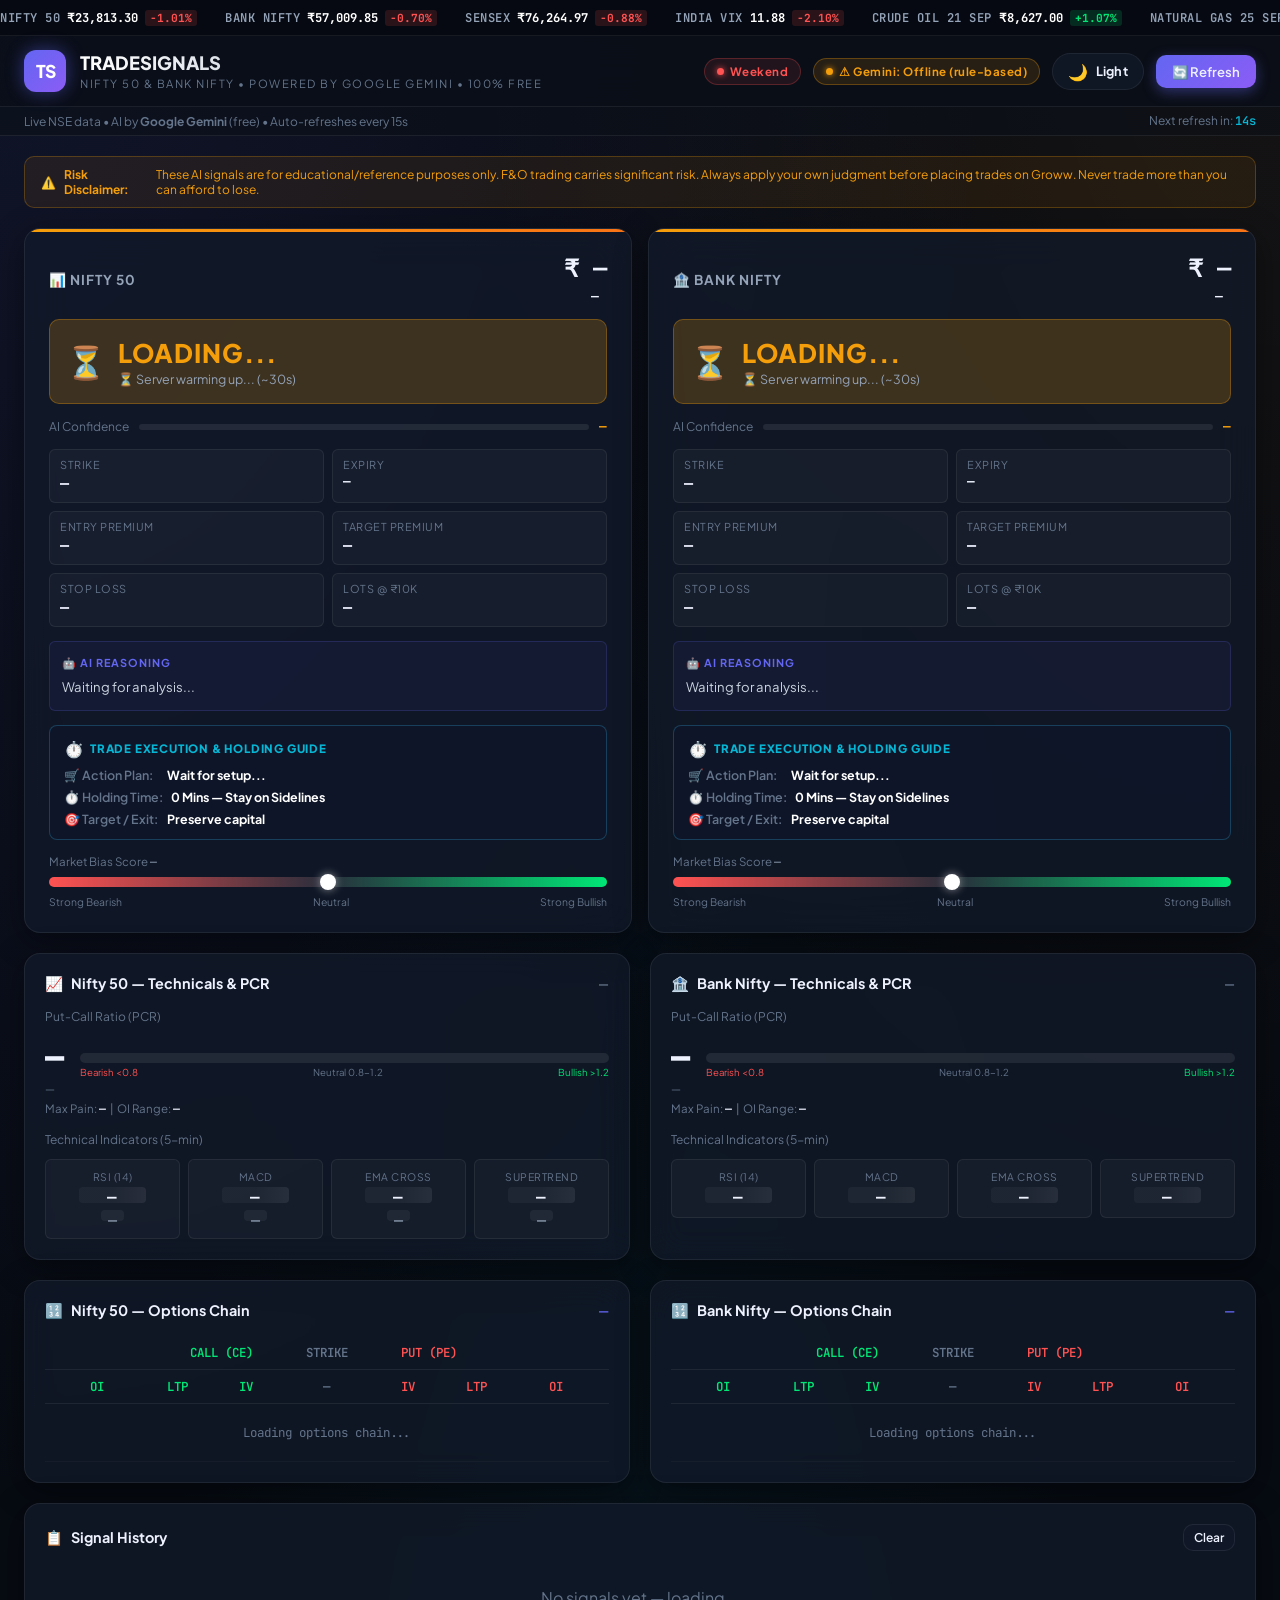
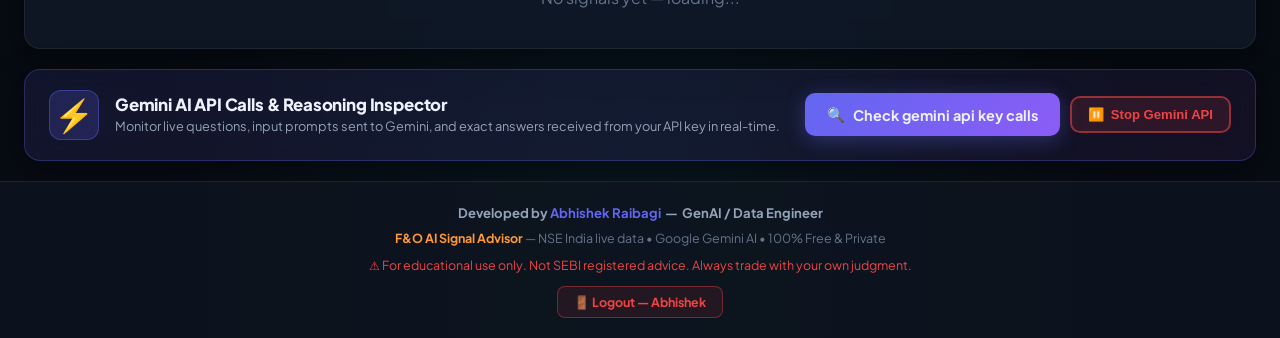
==== commit 2ffffa06: "feat: remove login wall, drop 30-min auto-close, persist signal history on Render - Remove login pag" ====
--- a/index.html
+++ b/index.html
@@ -9,16 +9,7 @@
   <link rel="preconnect" href="https://fonts.gstatic.com" crossorigin>
   <link href="https://fonts.googleapis.com/css2?family=JetBrains+Mono:wght@400;500;600;700&family=Plus+Jakarta+Sans:wght@300;400;500;600;700;800&display=swap" rel="stylesheet">
   <link rel="stylesheet" href="style.css">
-  <script>
-    // ── Auth Guard: redirect to /login if not authenticated ──
-    // Only run guard if NOT already on /login to prevent loops
-    (function() {
-      if (window.location.pathname === '/login') return;
-      const authed = sessionStorage.getItem('fao_authed') === '1' ||
-                     localStorage.getItem('fao_authed') === '1';
-      if (!authed) { window.location.replace('/login'); }
-    })();
-  </script>
+
 </head>
 <body>
 
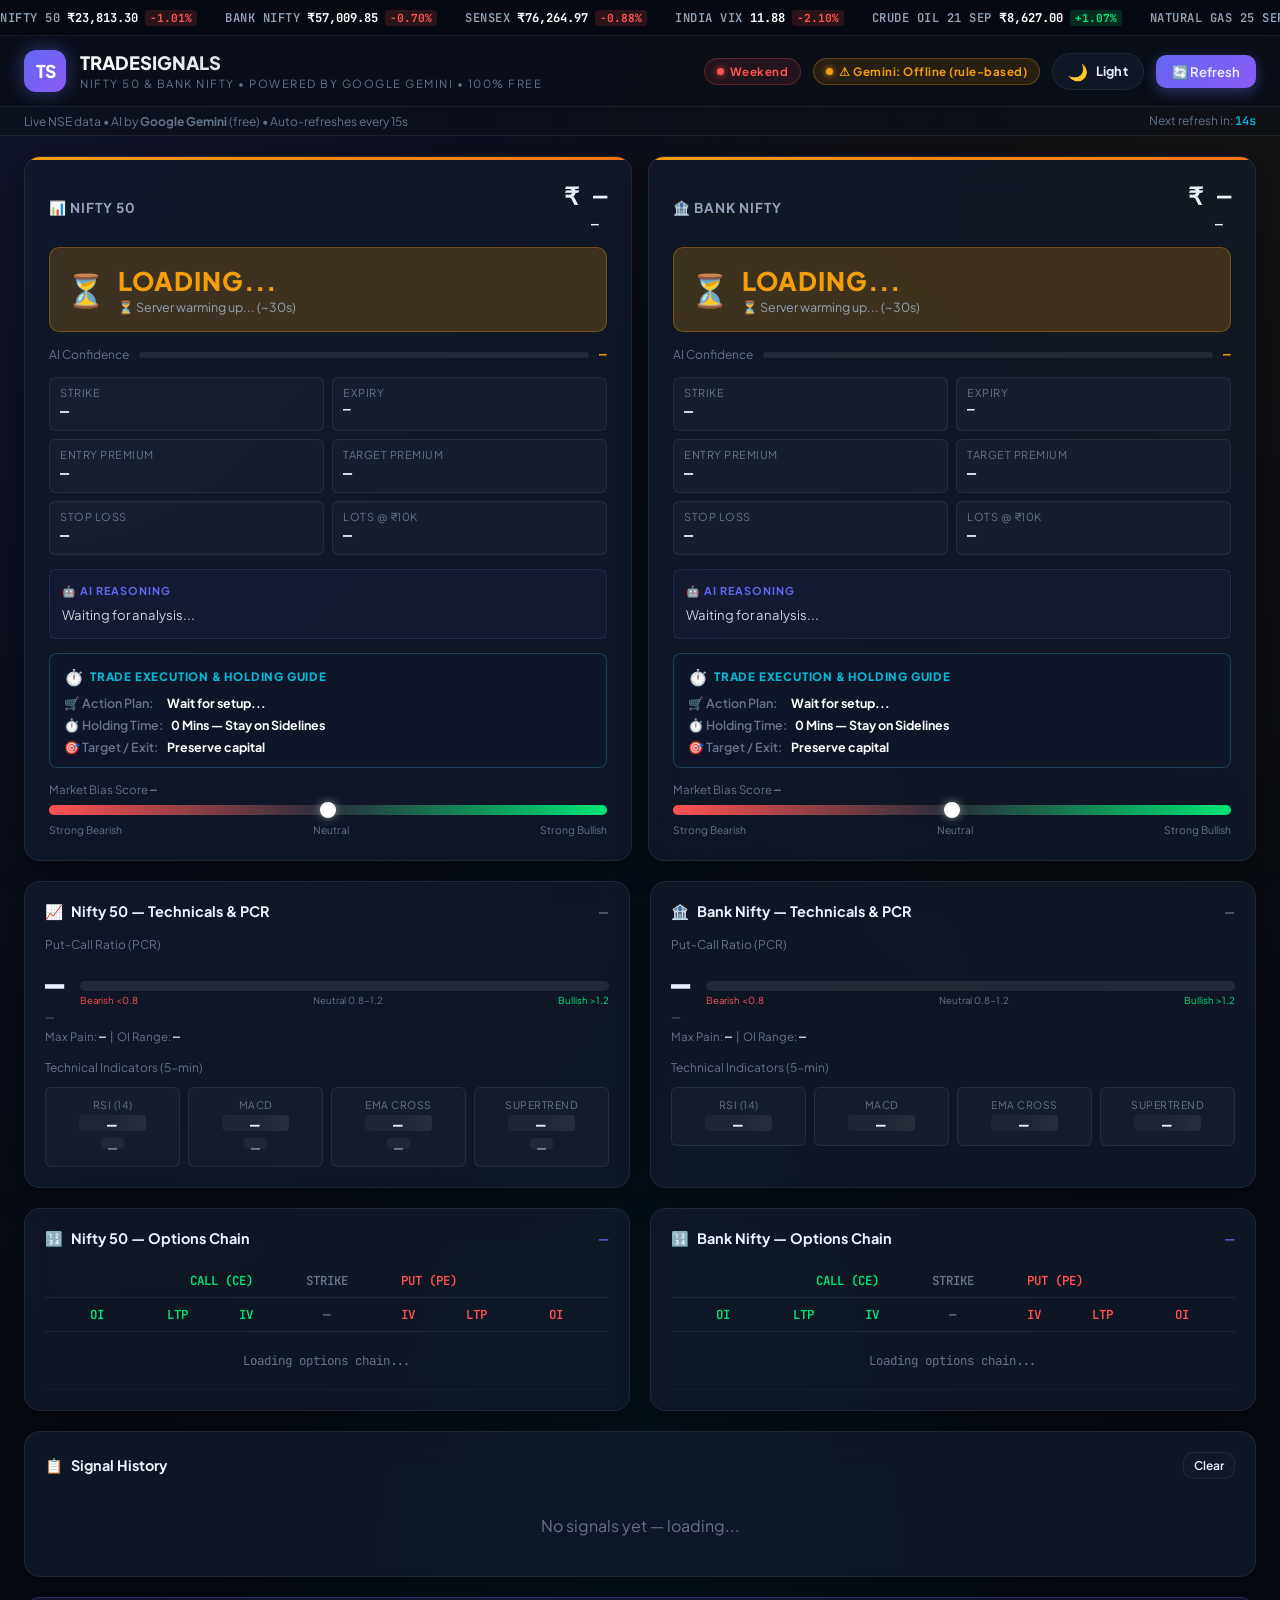
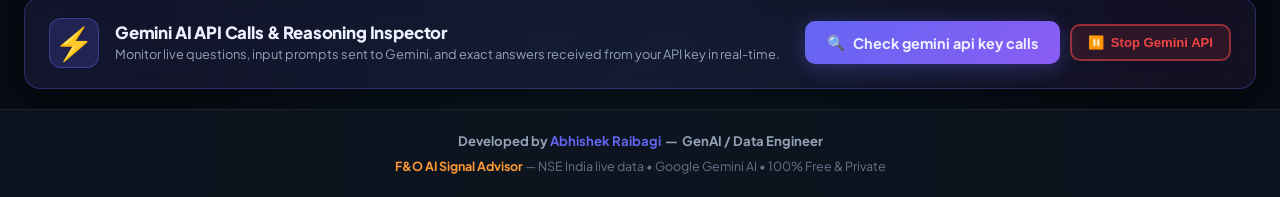
==== commit a3737b66: "feat: remove stop loss exit (exit only on 13% target or 3pm close) and remove disclaimers & logout b" ====
--- a/index.html
+++ b/index.html
@@ -61,10 +61,7 @@
   <!-- ── Main Dashboard Grid ─────────────────────────────────── -->
   <div class="app-grid">
 
-    <!-- Disclaimer -->
-    <div class="disclaimer">
-      ⚠️ <strong>Risk Disclaimer:</strong> These AI signals are for educational/reference purposes only. F&O trading carries significant risk. Always apply your own judgment before placing trades on Groww. Never trade more than you can afford to lose.
-    </div>
+
 
     <!-- ════════════════════════════════════════════
          SIGNAL CARDS — Nifty & BankNifty
@@ -500,19 +497,7 @@
     <div>
       <strong>F&amp;O AI Signal Advisor</strong> &mdash; NSE India live data &bull; Google Gemini AI &bull; 100% Free &amp; Private
     </div>
-    <div style="margin-top:6px">
-      <span style="color:#ef4444;">⚠ For educational use only. Not SEBI registered advice. Always trade with your own judgment.</span>
-    </div>
-    <div style="margin-top:10px">
-      <button onclick="logoutUser()" style="
-        display:inline-flex;align-items:center;gap:6px;
-        padding:7px 16px;border-radius:8px;border:1px solid rgba(239,68,68,0.4);
-        background:rgba(239,68,68,0.1);color:#ef4444;
-        font-size:.78rem;font-weight:700;cursor:pointer;
-        transition:background .2s,transform .15s;font-family:inherit;">
-        🚪 Logout — Abhishek
-      </button>
-    </div>
+
   </footer>
   <script>
     function logoutUser() {
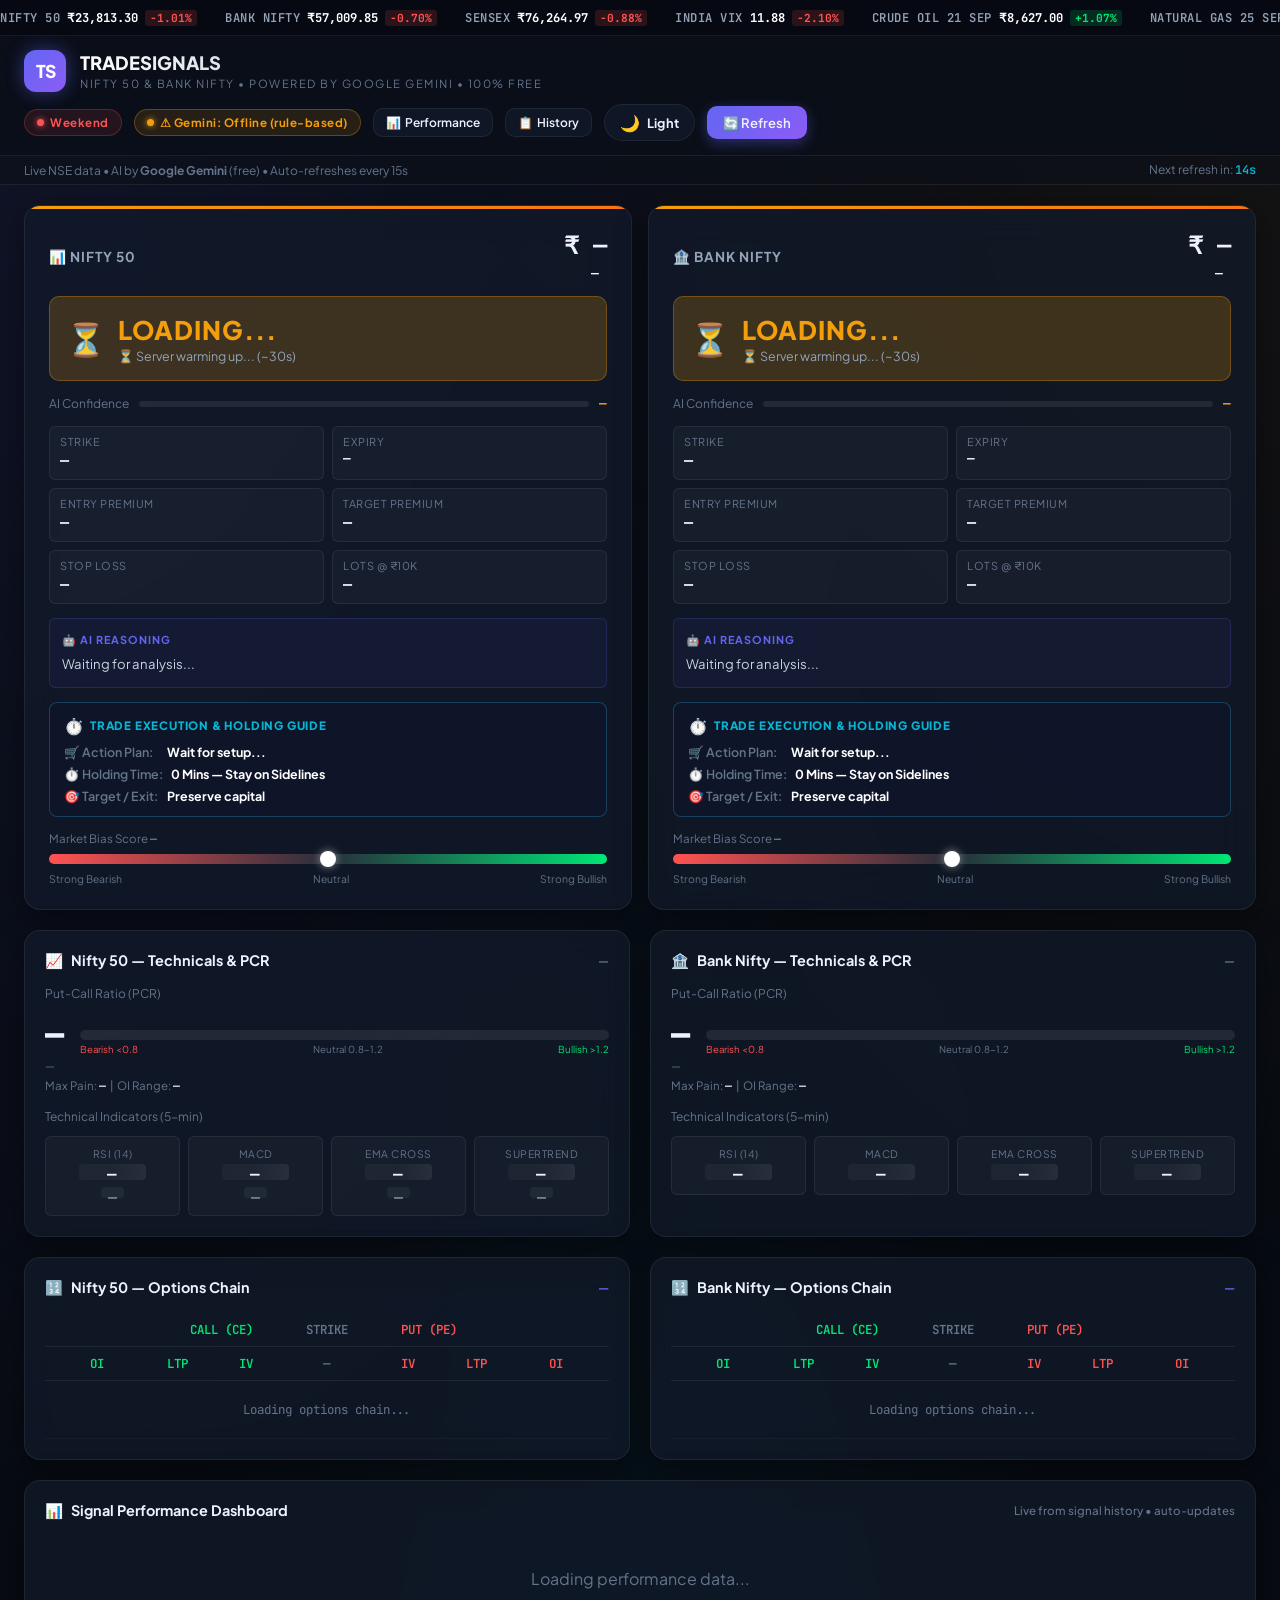
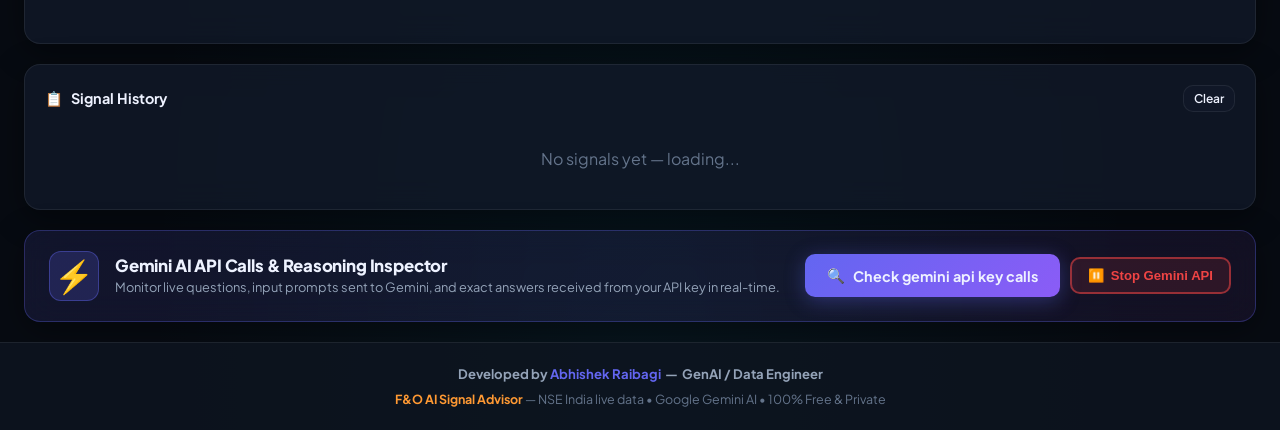
==== commit 01b9763d: "feat: live signal performance dashboard (win rate, PnL, profit factor, symbol breakdown)" ====
--- a/index.html
+++ b/index.html
@@ -44,6 +44,8 @@
         <span class="pulse amber" id="geminiDot"></span>
         <span id="geminiText">Gemini AI: Checking...</span>
       </div>
+      <a href="#perfDashboardPanel" class="btn btn-sm" style="text-decoration:none;display:inline-flex;align-items:center;gap:4px;font-size:0.75rem;padding:6px 12px;" title="Jump to Signal Performance Dashboard">📊 <span>Performance</span></a>
+      <a href="#historyList" class="btn btn-sm" style="text-decoration:none;display:inline-flex;align-items:center;gap:4px;font-size:0.75rem;padding:6px 12px;" title="Jump to Signal History">📋 <span>History</span></a>
       <button id="themeToggleBtn" onclick="toggleTheme()" title="Switch theme">
         <span class="theme-icon" id="themeIcon">🌙</span>
         <span id="themeLabel">Light</span>
@@ -401,6 +403,25 @@
     </div>
 
     <!-- ════════════════════════════════════════════
+         Performance Dashboard
+    ════════════════════════════════════════════ -->
+    <div class="panel" style="grid-column: 1 / -1;" id="perfDashboardPanel">
+      <div class="panel-title">
+        <div class="panel-title-left"><span>📊</span> Signal Performance Dashboard</div>
+        <span style="font-size:0.72rem;color:var(--text-3);font-weight:500;">Live from signal history • auto-updates</span>
+      </div>
+
+      <!-- Stats Row -->
+      <div id="perfStats" style="display:grid;grid-template-columns:repeat(auto-fit,minmax(140px,1fr));gap:12px;padding:12px 0 4px;">
+        <!-- filled by JS -->
+        <div style="text-align:center;padding:20px;color:var(--text-3);grid-column:1/-1">Loading performance data...</div>
+      </div>
+
+      <!-- Symbol Breakdown -->
+      <div id="perfBreakdown" style="display:grid;grid-template-columns:1fr 1fr;gap:12px;margin-top:10px;"></div>
+    </div>
+
+    <!-- ════════════════════════════════════════════
          Signal History
     ════════════════════════════════════════════ -->
     <div class="panel" style="grid-column: 1 / -1;">
--- a/style.css
+++ b/style.css
@@ -1233,3 +1233,67 @@
   .pcr-value { font-size: 1.2rem; }
   #btnRefreshAll { font-size: 0.7rem; padding: 5px 9px; }
 }
+
+/* ─── Performance Dashboard Cards ────────────────────────────── */
+.perf-stat-card {
+  background: rgba(255, 255, 255, 0.03);
+  border: 1px solid var(--border);
+  border-radius: var(--radius-xs);
+  padding: 12px 14px;
+  display: flex;
+  flex-direction: column;
+  gap: 4px;
+  transition: all .25s ease;
+}
+.perf-stat-card:hover {
+  border-color: var(--border-hi);
+  background: rgba(255, 255, 255, 0.05);
+  transform: translateY(-1px);
+}
+.perf-stat-label {
+  font-size: 0.68rem;
+  color: var(--text-3);
+  text-transform: uppercase;
+  letter-spacing: 0.5px;
+  font-weight: 600;
+}
+.perf-stat-val {
+  font-family: var(--mono);
+  font-size: 1.15rem;
+  font-weight: 800;
+  letter-spacing: -0.2px;
+}
+.perf-stat-sub {
+  font-size: 0.7rem;
+  color: var(--text-3);
+  opacity: 0.85;
+}
+
+.perf-breakdown-card {
+  background: rgba(255, 255, 255, 0.02);
+  border: 1px solid var(--border);
+  border-radius: var(--radius-xs);
+  padding: 12px 14px;
+  transition: all .25s ease;
+}
+.perf-breakdown-card:hover {
+  border-color: var(--border-hi);
+}
+
+body.light .perf-stat-card,
+body.light .perf-breakdown-card {
+  background: #ffffff;
+  border-color: rgba(0, 0, 0, 0.08);
+  box-shadow: 0 1px 4px rgba(0,0,0,0.04);
+}
+body.light .perf-stat-card:hover,
+body.light .perf-breakdown-card:hover {
+  background: #f8fafc;
+  border-color: rgba(0, 0, 0, 0.16);
+}
+
+@media (max-width: 768px) {
+  #perfBreakdown {
+    grid-template-columns: 1fr !important;
+  }
+}
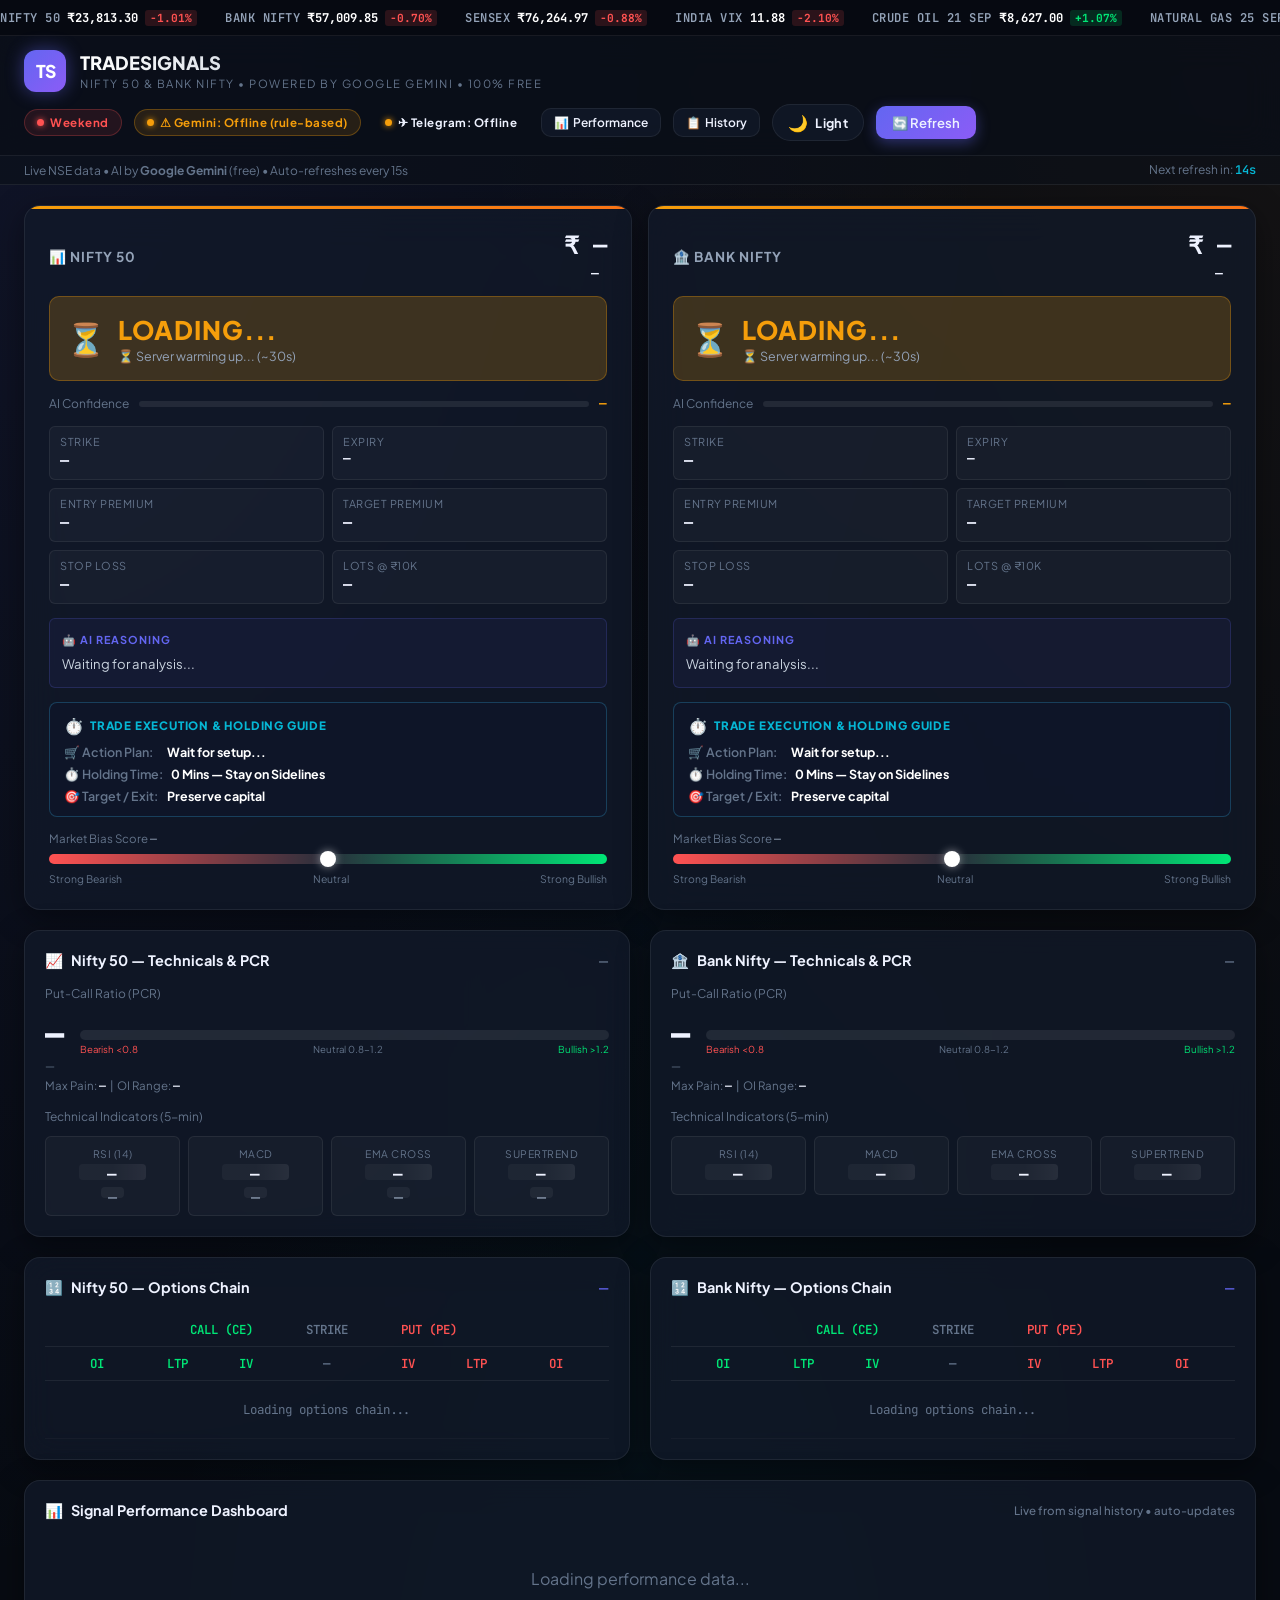
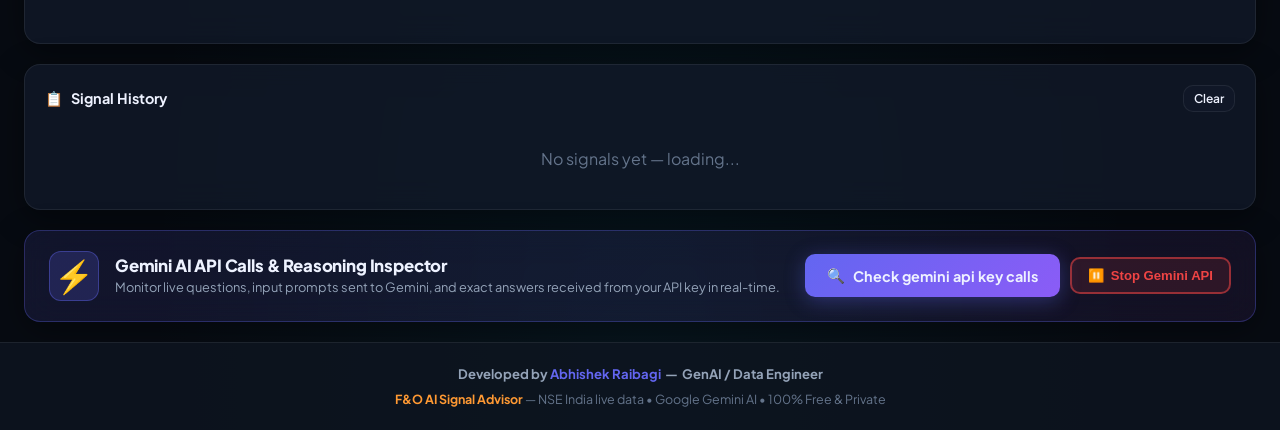
==== commit 4de6ab76: "feat: instant Telegram signal alerts with test endpoint and dashboard integration" ====
--- a/index.html
+++ b/index.html
@@ -43,6 +43,10 @@
       <div class="status-pill" id="geminiPill">
         <span class="pulse amber" id="geminiDot"></span>
         <span id="geminiText">Gemini AI: Checking...</span>
+      </div>
+      <div class="status-pill" id="telegramPill" onclick="triggerTelegramTest()" style="cursor:pointer;" title="Click to test Telegram Alerts">
+        <span class="pulse amber" id="telegramDot"></span>
+        <span id="telegramText">✈ Telegram: Checking...</span>
       </div>
       <a href="#perfDashboardPanel" class="btn btn-sm" style="text-decoration:none;display:inline-flex;align-items:center;gap:4px;font-size:0.75rem;padding:6px 12px;" title="Jump to Signal Performance Dashboard">📊 <span>Performance</span></a>
       <a href="#historyList" class="btn btn-sm" style="text-decoration:none;display:inline-flex;align-items:center;gap:4px;font-size:0.75rem;padding:6px 12px;" title="Jump to Signal History">📋 <span>History</span></a>
--- a/style.css
+++ b/style.css
@@ -136,6 +136,8 @@
 body.light .status-pill.market-open  { background:rgba(0,179,134,0.1); border-color:rgba(0,179,134,0.3); }
 body.light .status-pill.market-closed{ background:rgba(224,49,49,0.08); border-color:rgba(224,49,49,0.25); }
 body.light .status-pill.gemini-on    { background:rgba(0,179,134,0.1); border-color:rgba(0,179,134,0.3); color:var(--accent); }
+body.light .status-pill.telegram-on  { background:rgba(0,136,204,0.12); border-color:rgba(0,136,204,0.3); color:#0288d1; }
+body.light .status-pill.telegram-off { background:rgba(245,158,11,0.12); border-color:rgba(245,158,11,0.3); color:#d97706; }
 
 /* Light mode history, indicators, misc text */
 body.light .history-item { border-bottom:1px solid rgba(0,0,0,0.06); }
@@ -350,6 +352,8 @@
 .status-pill.market-closed{ background:rgba(255,82,82,0.1);  color:var(--put);  border:1px solid rgba(255,82,82,0.25);}
 .status-pill.gemini-on    { background:rgba(99,102,241,0.12);color:var(--accent);border:1px solid rgba(99,102,241,0.3);} 
 .status-pill.gemini-off   { background:rgba(245,158,11,0.12);color:var(--wait); border:1px solid rgba(245,158,11,0.3);} 
+.status-pill.telegram-on  { background:rgba(0,136,204,0.15); color:#29b6f6; border:1px solid rgba(0,136,204,0.35); }
+.status-pill.telegram-off { background:rgba(245,158,11,0.12); color:var(--wait); border:1px solid rgba(245,158,11,0.3); }
 
 .pulse { width:7px;height:7px;border-radius:50%;animation:pulse 1.5s ease infinite; }
 .pulse.green{ background:var(--call); box-shadow:0 0 6px var(--call); }
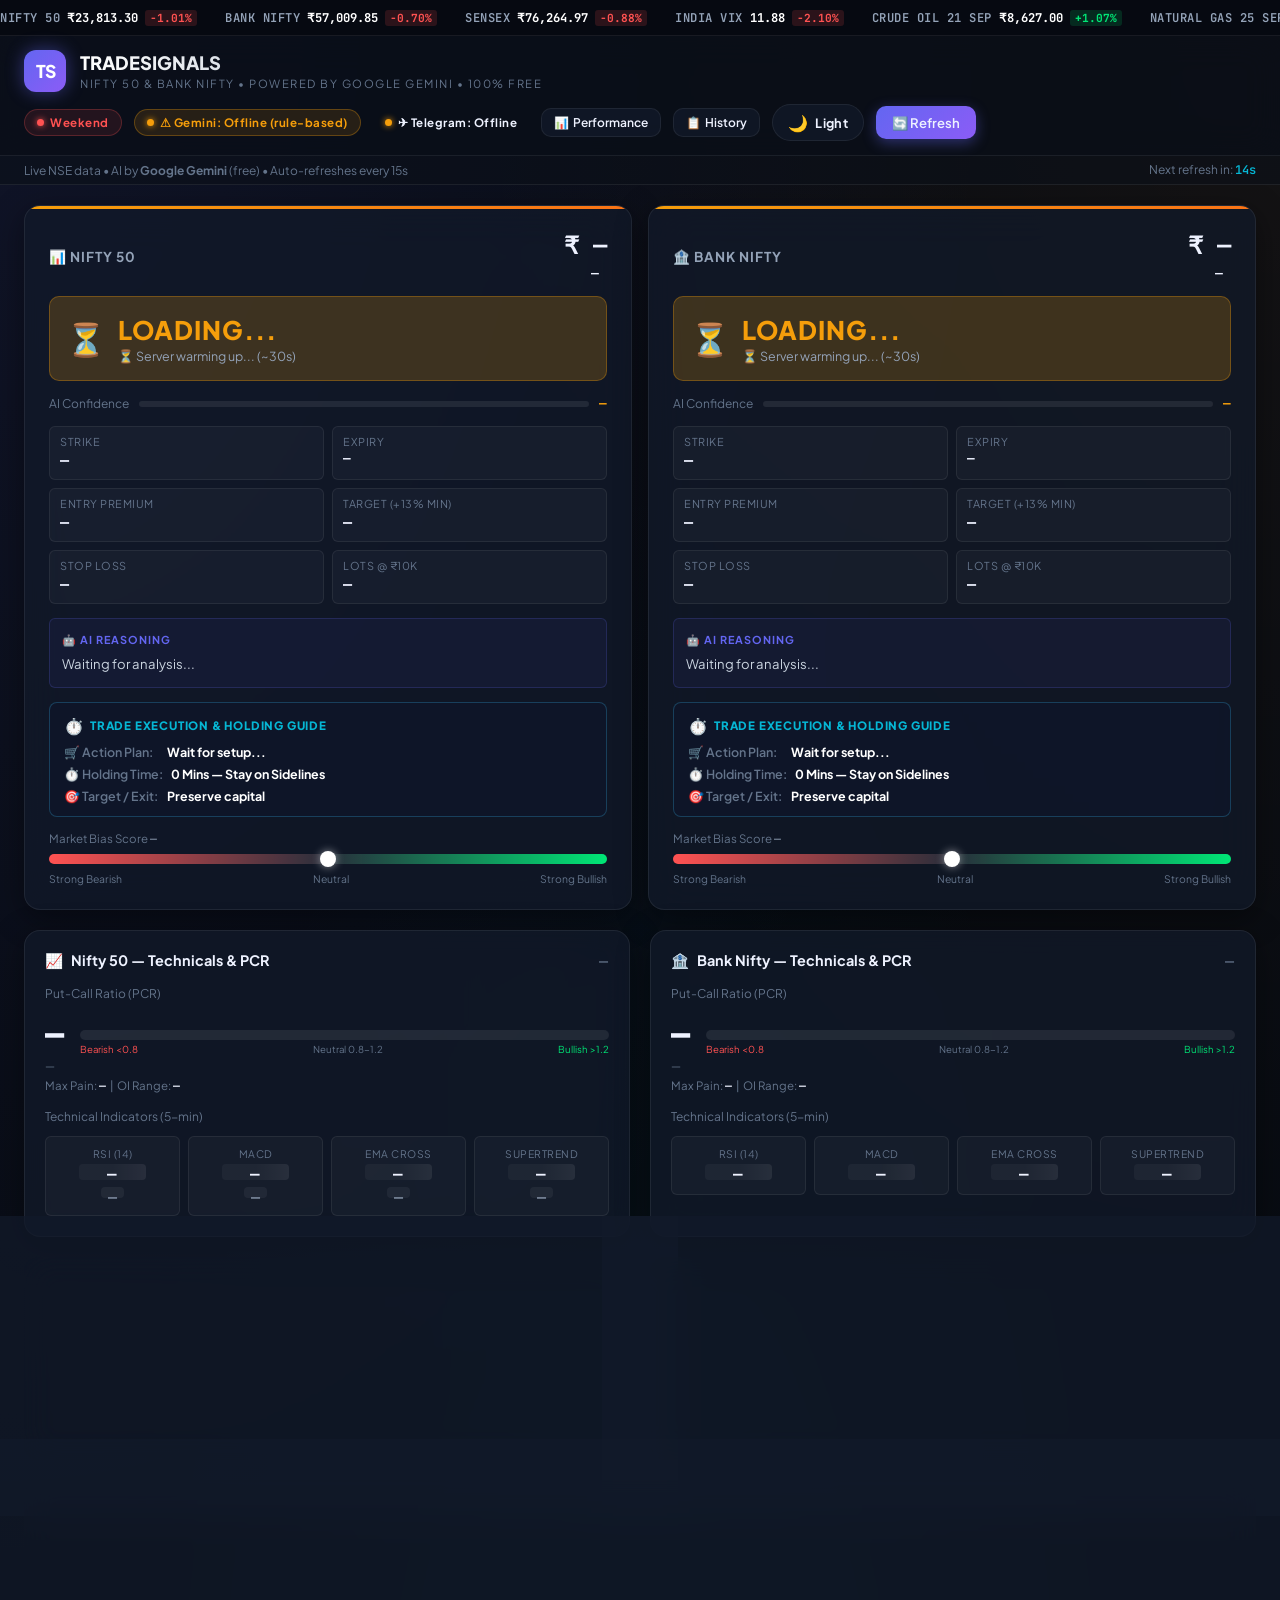
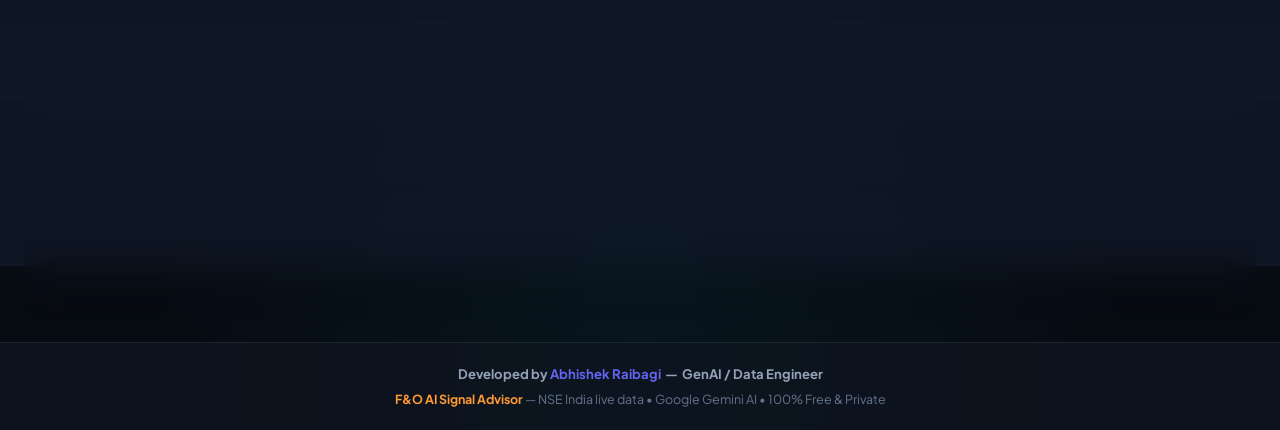
==== commit de8b31ea: "Enforce 1 PM trading cutoff with UI message and ensure minimum 13% profit potential gate" ====
--- a/index.html
+++ b/index.html
@@ -117,7 +117,7 @@
             <div class="trade-stat-val" id="niftyEntry">—</div>
           </div>
           <div class="trade-stat">
-            <div class="trade-stat-label">Target Premium</div>
+            <div class="trade-stat-label">Target (+13% Min)</div>
             <div class="trade-stat-val" id="niftyTarget">—</div>
           </div>
           <div class="trade-stat">
@@ -208,7 +208,7 @@
             <div class="trade-stat-val" id="bnEntry">—</div>
           </div>
           <div class="trade-stat">
-            <div class="trade-stat-label">Target Premium</div>
+            <div class="trade-stat-label">Target (+13% Min)</div>
             <div class="trade-stat-val" id="bnTarget">—</div>
           </div>
           <div class="trade-stat">
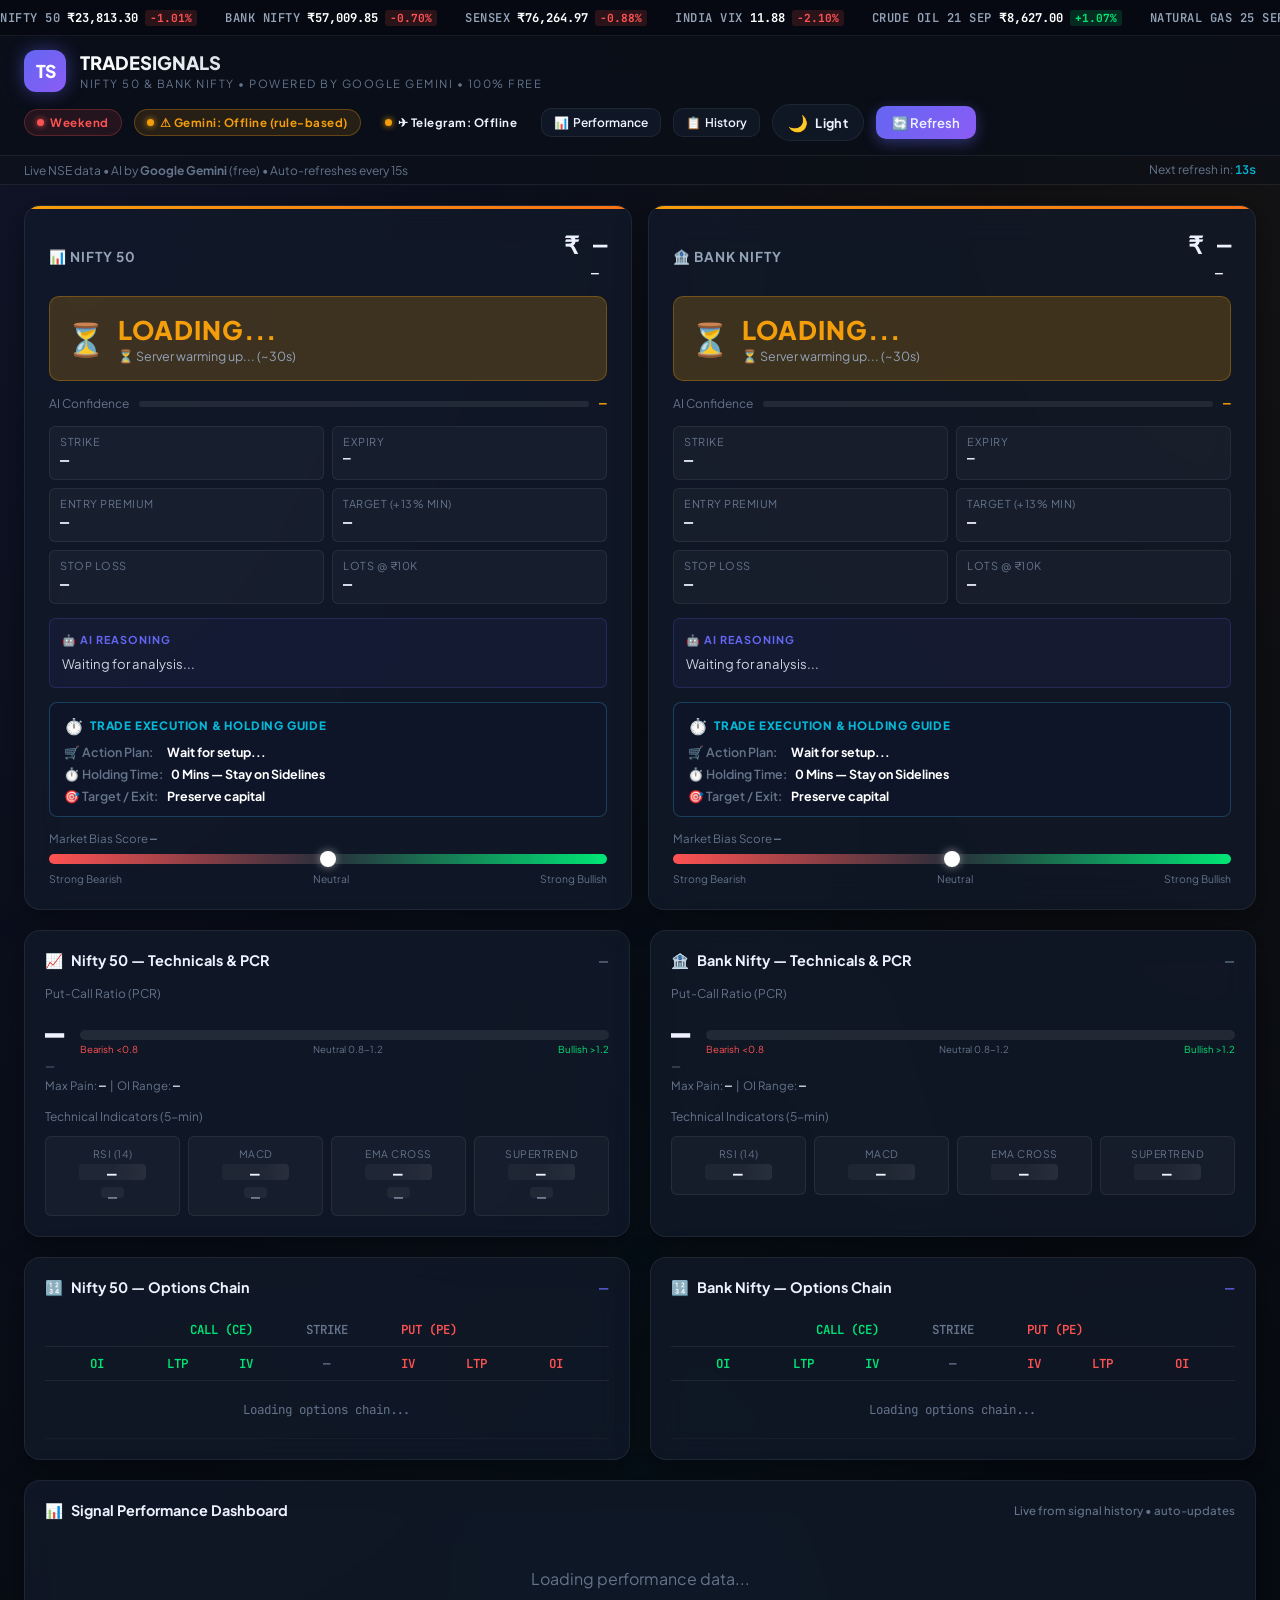
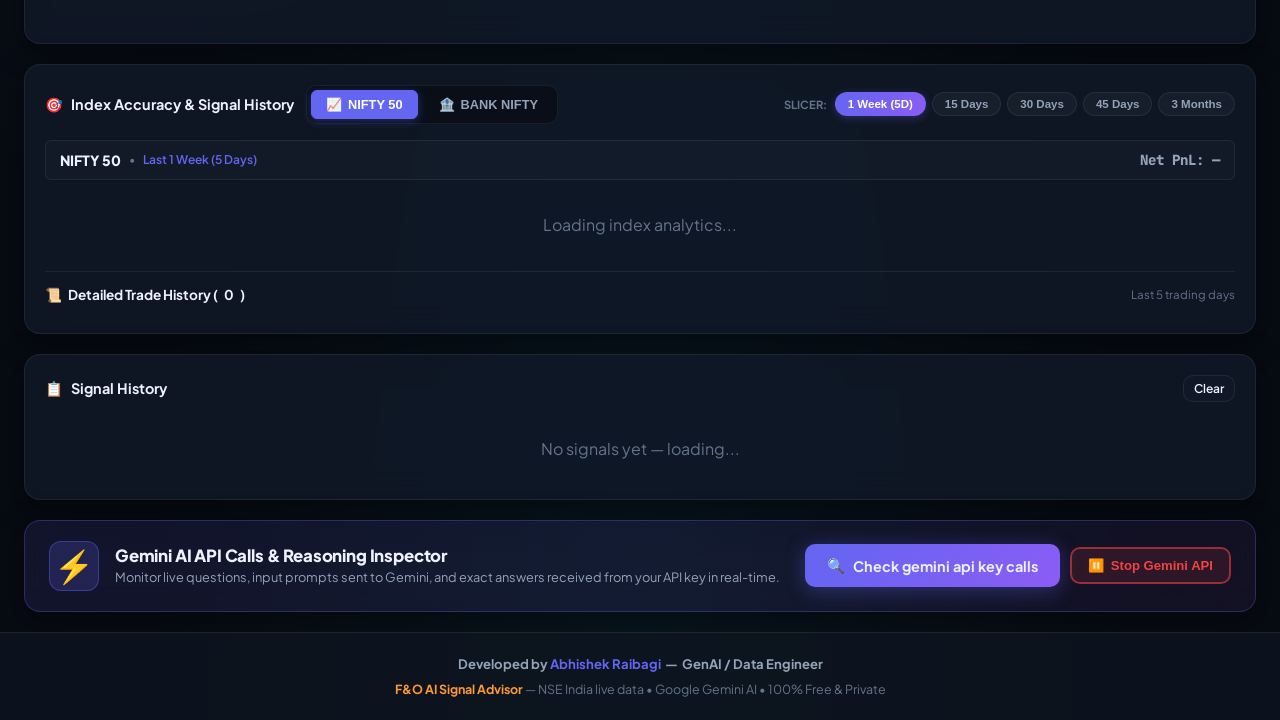
==== commit 2b400c15: "Add Nifty 50 and BankNifty performance tabs with period slicers, fix dynamic expiry T, and correct r" ====
--- a/index.html
+++ b/index.html
@@ -426,6 +426,67 @@
     </div>
 
     <!-- ════════════════════════════════════════════
+         Index Performance & Accuracy Analytics (Nifty 50 & BankNifty Tabs)
+    ════════════════════════════════════════════ -->
+    <div class="panel" style="grid-column: 1 / -1;" id="indexAnalyticsPanel">
+      <div class="panel-title" style="flex-wrap: wrap; gap: 12px; align-items: center;">
+        <div class="panel-title-left">
+          <span>🎯</span> Index Accuracy &amp; Signal History
+        </div>
+
+        <!-- Symbol Tabs: NIFTY 50 vs BANK NIFTY -->
+        <div class="index-analytics-tabs">
+          <button class="index-tab-btn active" id="tabBtnNifty" onclick="switchAnalyticsTab('NIFTY')">
+            <span>📈</span> NIFTY 50
+          </button>
+          <button class="index-tab-btn" id="tabBtnBankNifty" onclick="switchAnalyticsTab('BANKNIFTY')">
+            <span>🏦</span> BANK NIFTY
+          </button>
+        </div>
+
+        <!-- Time Period Slicers: 1 Week, 15 Days, 30 Days, 45 Days, 3 Months -->
+        <div class="slicer-group" style="margin-left: auto;">
+          <span style="font-size: 0.7rem; color: var(--text-3); font-weight: 700; text-transform: uppercase; margin-right: 2px;">Slicer:</span>
+          <button class="slicer-btn active" data-days="5" onclick="setAnalyticsSlicer(5)">1 Week (5D)</button>
+          <button class="slicer-btn" data-days="15" onclick="setAnalyticsSlicer(15)">15 Days</button>
+          <button class="slicer-btn" data-days="30" onclick="setAnalyticsSlicer(30)">30 Days</button>
+          <button class="slicer-btn" data-days="45" onclick="setAnalyticsSlicer(45)">45 Days</button>
+          <button class="slicer-btn" data-days="90" onclick="setAnalyticsSlicer(90)">3 Months</button>
+        </div>
+      </div>
+
+      <!-- Header Banner / Summary Info -->
+      <div id="analyticsHeaderBadge" style="display: flex; align-items: center; justify-content: space-between; flex-wrap: wrap; gap: 10px; padding: 10px 14px; background: rgba(255,255,255,0.02); border-radius: var(--radius-xs); border: 1px solid var(--border); margin: 12px 0 14px;">
+        <div style="display: flex; align-items: center; gap: 8px;">
+          <span id="analyticsIndexBadge" style="font-weight: 800; font-size: 0.88rem; color: var(--text-1);">NIFTY 50</span>
+          <span style="font-size: 0.75rem; color: var(--text-3);">•</span>
+          <span id="analyticsPeriodBadge" style="font-size: 0.75rem; color: var(--accent); font-weight: 600;">Last 1 Week (5 Days)</span>
+        </div>
+        <div id="analyticsNetPnlBadge" style="font-family: var(--mono); font-size: 0.88rem; font-weight: 800; color: var(--text-2);">
+          Net PnL: —
+        </div>
+      </div>
+
+      <!-- KPI Stat Cards (Accuracy, Won, Lost, Profit Factor, Net PnL, Total) -->
+      <div id="analyticsKpis" style="display: grid; grid-template-columns: repeat(auto-fit, minmax(135px, 1fr)); gap: 12px; margin-bottom: 16px;">
+        <div style="text-align: center; padding: 20px; color: var(--text-3); grid-column: 1 / -1;">Loading index analytics...</div>
+      </div>
+
+      <!-- Detailed Signal History for the selected Index and Slicer Period -->
+      <div style="border-top: 1px solid var(--border); padding-top: 14px;">
+        <div style="display: flex; align-items: center; justify-content: space-between; margin-bottom: 10px;">
+          <div style="font-weight: 700; font-size: 0.85rem; color: var(--text-1); display: flex; align-items: center; gap: 6px;">
+            <span>📜</span> Detailed Trade History (<span id="analyticsCountLabel">0</span>)
+          </div>
+          <span style="font-size: 0.72rem; color: var(--text-3);" id="analyticsDateRangeLabel">Last 5 trading days</span>
+        </div>
+        <div class="analytics-trades-list" id="analyticsTradesList" style="max-height: 420px; overflow-y: auto;">
+          <!-- Filled by JS -->
+        </div>
+      </div>
+    </div>
+
+    <!-- ════════════════════════════════════════════
          Signal History
     ════════════════════════════════════════════ -->
     <div class="panel" style="grid-column: 1 / -1;">
--- a/style.css
+++ b/style.css
@@ -1301,3 +1301,151 @@
     grid-template-columns: 1fr !important;
   }
 }
+
+/* ─── Index Analytics Tabs & Slicers ─────────────────────────── */
+.index-analytics-tabs {
+  display: flex;
+  gap: 6px;
+  background: rgba(0, 0, 0, 0.35);
+  padding: 4px;
+  border-radius: var(--radius-sm);
+  border: 1px solid var(--border);
+}
+
+.index-tab-btn {
+  background: transparent;
+  border: 1px solid transparent;
+  color: var(--text-2);
+  padding: 6px 14px;
+  border-radius: var(--radius-xs);
+  font-size: 0.8rem;
+  font-weight: 700;
+  cursor: pointer;
+  transition: all 0.2s ease;
+  display: flex;
+  align-items: center;
+  gap: 6px;
+}
+
+.index-tab-btn:hover {
+  color: var(--text-1);
+  background: rgba(255, 255, 255, 0.05);
+}
+
+.index-tab-btn.active {
+  background: var(--accent);
+  color: #fff;
+  border-color: var(--accent);
+  box-shadow: 0 2px 10px rgba(99, 102, 241, 0.35);
+}
+
+.slicer-group {
+  display: flex;
+  gap: 6px;
+  flex-wrap: wrap;
+  align-items: center;
+}
+
+.slicer-btn {
+  background: rgba(255, 255, 255, 0.04);
+  border: 1px solid var(--border);
+  color: var(--text-2);
+  padding: 5px 12px;
+  border-radius: 20px;
+  font-size: 0.72rem;
+  font-weight: 600;
+  cursor: pointer;
+  transition: all 0.2s ease;
+}
+
+.slicer-btn:hover {
+  background: rgba(255, 255, 255, 0.08);
+  color: var(--text-1);
+  border-color: var(--border-hi);
+}
+
+.slicer-btn.active {
+  background: linear-gradient(135deg, var(--accent), var(--accent-2));
+  color: #ffffff;
+  border-color: transparent;
+  box-shadow: 0 2px 8px rgba(99, 102, 241, 0.3);
+}
+
+.analytics-trade-item {
+  display: flex;
+  align-items: center;
+  justify-content: space-between;
+  padding: 12px 16px;
+  border-bottom: 1px solid rgba(255, 255, 255, 0.04);
+  background: rgba(255, 255, 255, 0.015);
+  border-radius: var(--radius-xs);
+  margin-bottom: 8px;
+  transition: background 0.2s ease;
+  gap: 12px;
+}
+
+.analytics-trade-item:hover {
+  background: rgba(255, 255, 255, 0.04);
+}
+
+.analytics-tag-won {
+  background: rgba(0, 230, 118, 0.15);
+  color: var(--call);
+  border: 1px solid rgba(0, 230, 118, 0.35);
+  padding: 4px 10px;
+  border-radius: 6px;
+  font-size: 0.75rem;
+  font-weight: 700;
+  white-space: nowrap;
+}
+
+.analytics-tag-lost {
+  background: rgba(255, 82, 82, 0.15);
+  color: var(--put);
+  border: 1px solid rgba(255, 82, 82, 0.35);
+  padding: 4px 10px;
+  border-radius: 6px;
+  font-size: 0.75rem;
+  font-weight: 700;
+  white-space: nowrap;
+}
+
+.analytics-tag-active {
+  background: rgba(6, 182, 212, 0.15);
+  color: var(--cyan);
+  border: 1px solid rgba(6, 182, 212, 0.35);
+  padding: 4px 10px;
+  border-radius: 6px;
+  font-size: 0.75rem;
+  font-weight: 700;
+  white-space: nowrap;
+}
+
+body.light .index-analytics-tabs {
+  background: rgba(0, 0, 0, 0.04);
+  border-color: rgba(0, 0, 0, 0.08);
+}
+body.light .index-tab-btn {
+  color: var(--text-2);
+}
+body.light .index-tab-btn.active {
+  background: var(--call);
+  border-color: var(--call);
+}
+body.light .slicer-btn {
+  background: #ffffff;
+  border-color: rgba(0, 0, 0, 0.1);
+  color: var(--text-2);
+}
+body.light .slicer-btn.active {
+  background: var(--call);
+  color: #fff;
+}
+body.light .analytics-trade-item {
+  background: #ffffff;
+  border-color: rgba(0, 0, 0, 0.06);
+}
+body.light .analytics-trade-item:hover {
+  background: #f8fafc;
+}
+
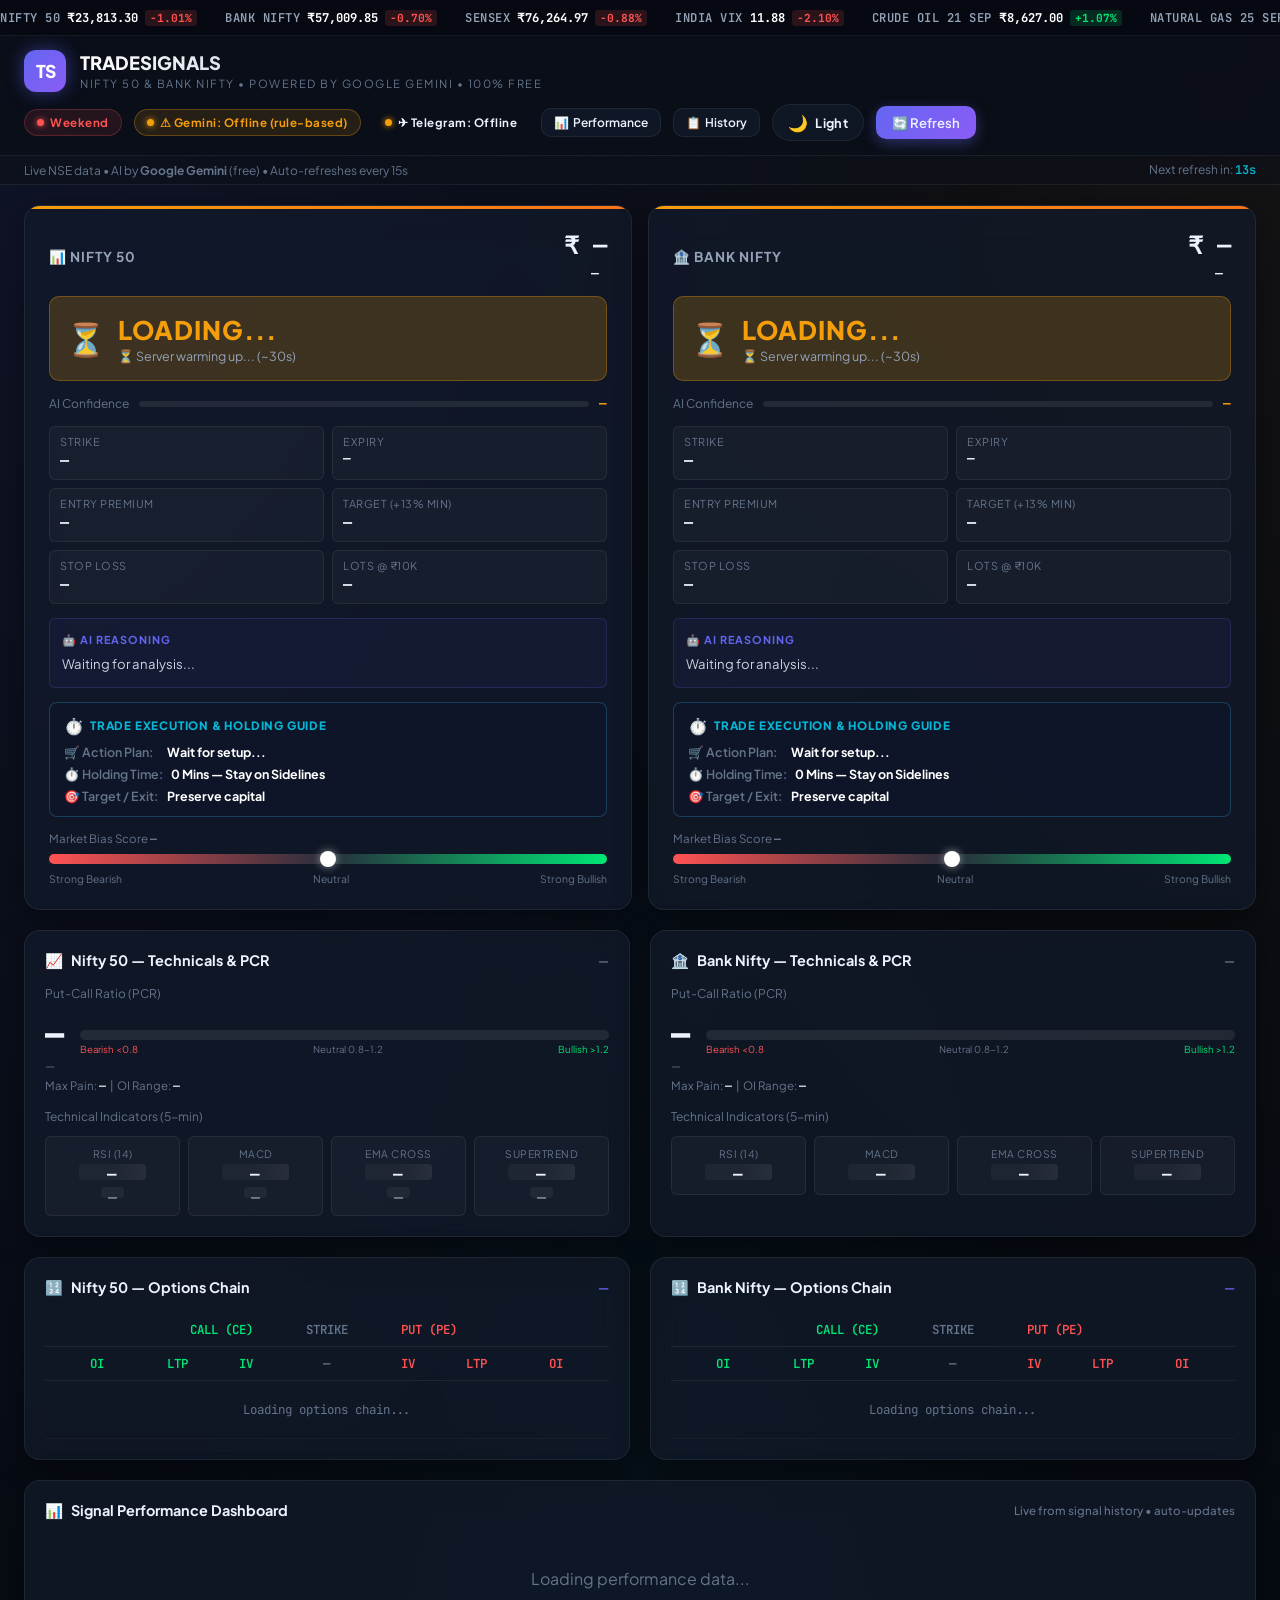
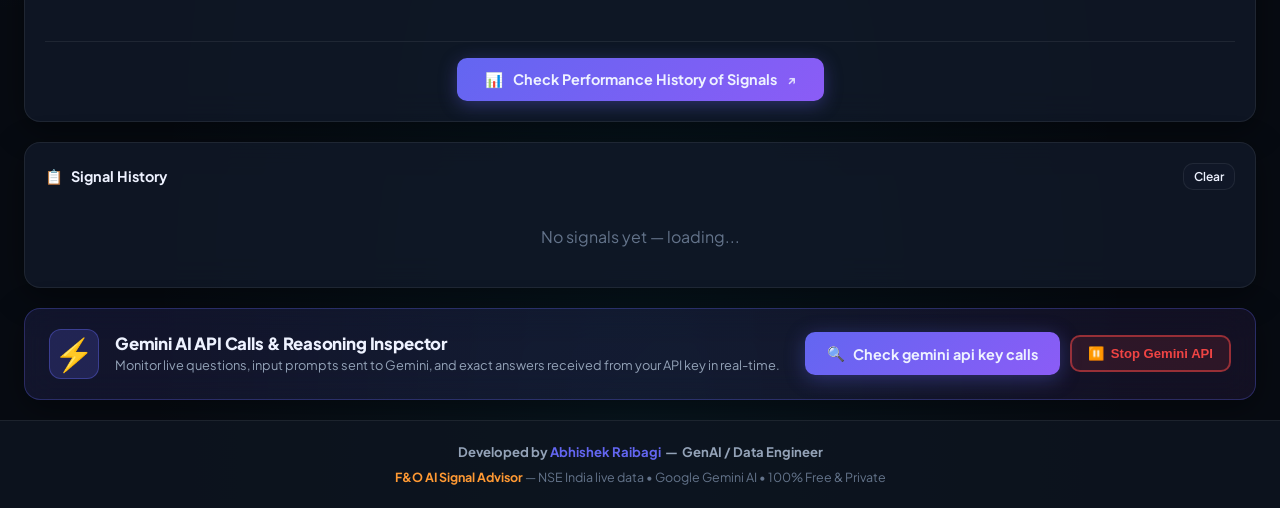
==== commit 225d8c03: "Move Index Accuracy to separate PowerBI-style analytics dashboard tab with charts, slicers, and add " ====
--- a/index.html
+++ b/index.html
@@ -423,66 +423,12 @@
 
       <!-- Symbol Breakdown -->
       <div id="perfBreakdown" style="display:grid;grid-template-columns:1fr 1fr;gap:12px;margin-top:10px;"></div>
-    </div>
-
-    <!-- ════════════════════════════════════════════
-         Index Performance & Accuracy Analytics (Nifty 50 & BankNifty Tabs)
-    ════════════════════════════════════════════ -->
-    <div class="panel" style="grid-column: 1 / -1;" id="indexAnalyticsPanel">
-      <div class="panel-title" style="flex-wrap: wrap; gap: 12px; align-items: center;">
-        <div class="panel-title-left">
-          <span>🎯</span> Index Accuracy &amp; Signal History
-        </div>
-
-        <!-- Symbol Tabs: NIFTY 50 vs BANK NIFTY -->
-        <div class="index-analytics-tabs">
-          <button class="index-tab-btn active" id="tabBtnNifty" onclick="switchAnalyticsTab('NIFTY')">
-            <span>📈</span> NIFTY 50
-          </button>
-          <button class="index-tab-btn" id="tabBtnBankNifty" onclick="switchAnalyticsTab('BANKNIFTY')">
-            <span>🏦</span> BANK NIFTY
-          </button>
-        </div>
-
-        <!-- Time Period Slicers: 1 Week, 15 Days, 30 Days, 45 Days, 3 Months -->
-        <div class="slicer-group" style="margin-left: auto;">
-          <span style="font-size: 0.7rem; color: var(--text-3); font-weight: 700; text-transform: uppercase; margin-right: 2px;">Slicer:</span>
-          <button class="slicer-btn active" data-days="5" onclick="setAnalyticsSlicer(5)">1 Week (5D)</button>
-          <button class="slicer-btn" data-days="15" onclick="setAnalyticsSlicer(15)">15 Days</button>
-          <button class="slicer-btn" data-days="30" onclick="setAnalyticsSlicer(30)">30 Days</button>
-          <button class="slicer-btn" data-days="45" onclick="setAnalyticsSlicer(45)">45 Days</button>
-          <button class="slicer-btn" data-days="90" onclick="setAnalyticsSlicer(90)">3 Months</button>
-        </div>
-      </div>
-
-      <!-- Header Banner / Summary Info -->
-      <div id="analyticsHeaderBadge" style="display: flex; align-items: center; justify-content: space-between; flex-wrap: wrap; gap: 10px; padding: 10px 14px; background: rgba(255,255,255,0.02); border-radius: var(--radius-xs); border: 1px solid var(--border); margin: 12px 0 14px;">
-        <div style="display: flex; align-items: center; gap: 8px;">
-          <span id="analyticsIndexBadge" style="font-weight: 800; font-size: 0.88rem; color: var(--text-1);">NIFTY 50</span>
-          <span style="font-size: 0.75rem; color: var(--text-3);">•</span>
-          <span id="analyticsPeriodBadge" style="font-size: 0.75rem; color: var(--accent); font-weight: 600;">Last 1 Week (5 Days)</span>
-        </div>
-        <div id="analyticsNetPnlBadge" style="font-family: var(--mono); font-size: 0.88rem; font-weight: 800; color: var(--text-2);">
-          Net PnL: —
-        </div>
-      </div>
-
-      <!-- KPI Stat Cards (Accuracy, Won, Lost, Profit Factor, Net PnL, Total) -->
-      <div id="analyticsKpis" style="display: grid; grid-template-columns: repeat(auto-fit, minmax(135px, 1fr)); gap: 12px; margin-bottom: 16px;">
-        <div style="text-align: center; padding: 20px; color: var(--text-3); grid-column: 1 / -1;">Loading index analytics...</div>
-      </div>
-
-      <!-- Detailed Signal History for the selected Index and Slicer Period -->
-      <div style="border-top: 1px solid var(--border); padding-top: 14px;">
-        <div style="display: flex; align-items: center; justify-content: space-between; margin-bottom: 10px;">
-          <div style="font-weight: 700; font-size: 0.85rem; color: var(--text-1); display: flex; align-items: center; gap: 6px;">
-            <span>📜</span> Detailed Trade History (<span id="analyticsCountLabel">0</span>)
-          </div>
-          <span style="font-size: 0.72rem; color: var(--text-3);" id="analyticsDateRangeLabel">Last 5 trading days</span>
-        </div>
-        <div class="analytics-trades-list" id="analyticsTradesList" style="max-height: 420px; overflow-y: auto;">
-          <!-- Filled by JS -->
-        </div>
+
+      <!-- Action Button: Open Performance History in a New Tab -->
+      <div style="margin-top: 18px; padding-top: 16px; border-top: 1px solid var(--border); display: flex; justify-content: center;">
+        <a href="/performance_analytics.html" target="_blank" class="btn btn-primary" id="btnOpenPerformanceHistory" style="text-decoration:none; display:inline-flex; align-items:center; gap:10px; font-size:0.9rem; font-weight:700; padding:12px 28px; border-radius:10px; box-shadow:0 4px 18px rgba(99,102,241,0.35); transition:all .25s ease;">
+          <span>📊</span> Check Performance History of Signals <span style="font-size:0.8rem;opacity:0.85;">↗</span>
+        </a>
       </div>
     </div>
 
